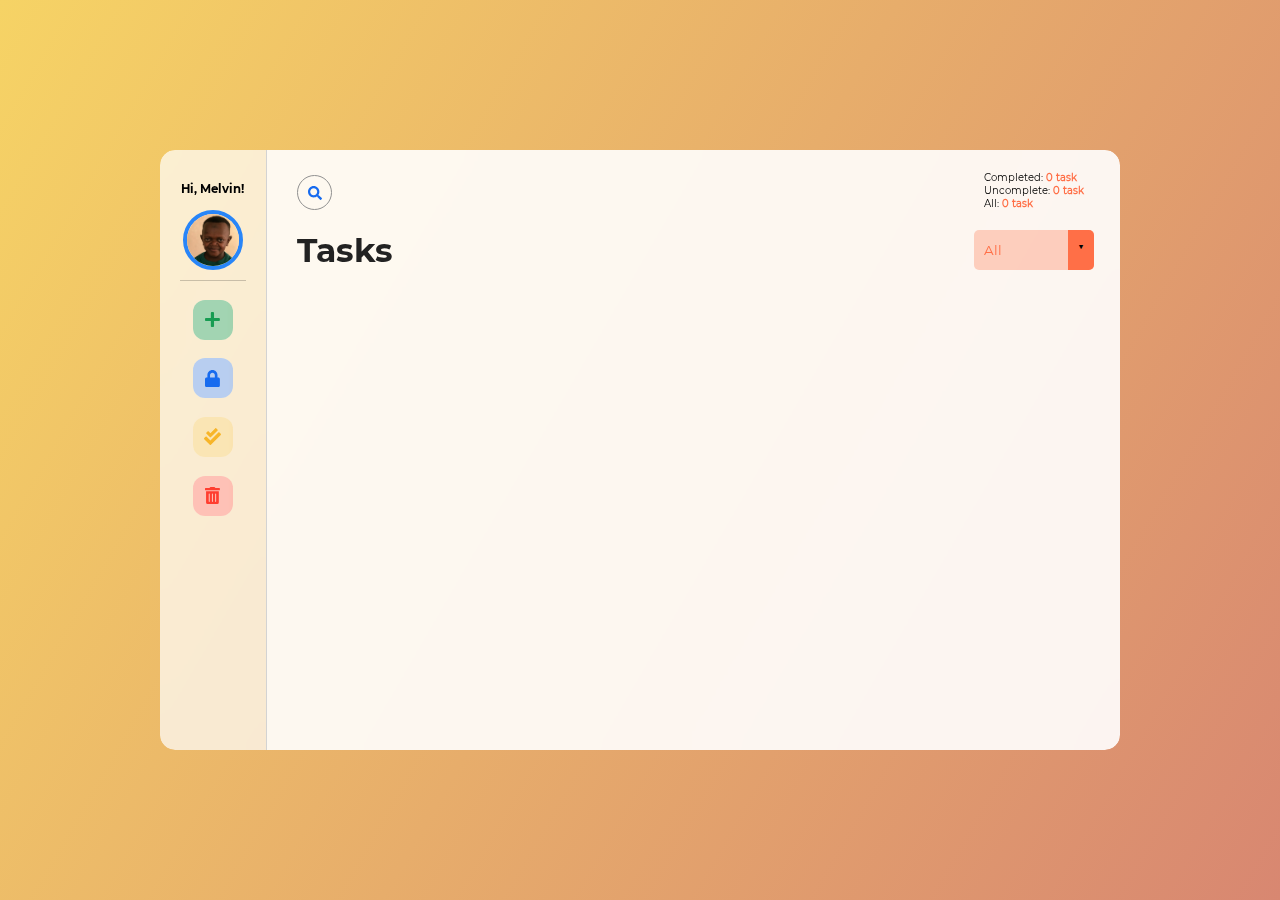
==== project_1-todolist/index.html @ 62090652 "reupload files" ====
<!DOCTYPE html>
<html lang="en">
<head>
	<meta charset="UTF-8">
	<meta name="viewport" content="width=device-width, initial-scale=1.0">
	<title>My To-do list</title>
	<link rel="stylesheet" href="styles.css">
</head>
<body>
	<div class="container">

		<!-- main div 1 -->
		<div class="addToDoList">
			<div class="profile">	
				<div class="labelWrap">
					<h3 class="desc">Hi, Melvin!</h3>
				</div>
				
				<div class="profile-pic">
					<img src="img/profile-pic.jpg" alt="">
				</div>
			</div>


			<div class="popup-menus">
				<button class="menus" id="addTask">
					<i class="fas fa-plus"></i>
				</button>

				<button class="menus">
					<i class="fas fa-lock"></i>
				</button>
				<button class="menus" id="selection">
					<i class="fas fa-check-double" ></i>
				</button>
				
				<button class="menus">
					<i class="fas fa-trash-alt"></i>
				</button>

				<div></div>
			</div>	
			
		</div>

		<!-- main div 2 -->
		<div class="todoListItems">
			<div class="header">	
				<div class="input">
					<i class="fas fa-search" id="search"></i>
					<input type="text" id="searchBox">
				</div>
				<h1>Tasks</h1>
				<div class="taskCount">
				
					<div class="taskCountContainer">
						<p>Completed: <span class="completedCount">0 task</span></p>
						<p>Uncomplete: <span class="uncompleteCount">0 task</span></p>
						<p>All: <span class="allCount">0 task</span></p>
					</div>
				</div>
				<div class="taskCategories">
					<div class="filterContainer">
					<select name="todos" class="filter-todo">
						<option value="all">All</option>
						<option value="completed">Completed</option>
						<option value="uncompleted">Uncompleted</option>
					</select>
					</div>
				</div>
			</div>
			


			<div class="todoListContainer">
				<div class="containerSupp">
				
				<ul class="taskList">
					<!-- Template -->
					<!-- <li class="tasks">
						<input type="checkbox">
						
						<div class="taskContainer">
							<h3 class="tsk-title">This is a Title</h3>
							<p class="tsk-desc">I am a description of a tasks</p>
						</div>
					</li> -->	
				</ul>
			</div>
			</div>
		</div>
	</div>


	<!-- Popup add task -->
	<div class="popup-container">
		<div class="addTaskPopup">
			<div class="popupHeader">
				<div class="popup-title">
					Add Task
				</div>
				<button class="close-btn">
					&times;
				</button>
			</div>
			<div class="popupContent">
				<div class="taskInputBoxes">
					<div class="task-title">Title:</div>
					<input type="text" class="title-input inputme">
				</div>
				
				<div class="taskInputBoxes">
					<div class="task-title">Description:</div>
					<input type="text" class="desc-input inputme">
				</div>
				
				<button class="addTask-btn" type="submit">Add</button>
			</div>
		</div>

		<div class="overlay">
			
		</div>
	</div>
	


	<script src="app.js"></script>
	<script src="icons/all.js"></script>
</body>
</html>
---- project_1-todolist/styles.css ----
html {
	font-size: 62.5%;
}

::-webkit-scrollbar{
	width: 8px;

}
::-webkit-scrollbar-thumb {
	background-color: rgba(255, 122, 67,0.6);
	border-radius: 10px;
}
*, *::before, *::after {
	margin: 0;
	padding: 0;
	box-sizing: border-box;
	scroll-behavior: smooth;
}	

/* Thin */
@font-face{
	font-family: Montserrat-Thin;
	src: url(font/Montserrat-Thin.ttf);
	font-style: normal;
	font-weight: 100;
}
/* ExtraLight */
@font-face{
	font-family: Montserrat-ExtraLight;
	src: url(font/Montserrat-ExtraLight.ttf);
	font-style: normal;
	font-weight: 200;
}
/* Light */
@font-face{
	font-family: Montserrat-Light;
	src: url(font/Montserrat-Light.ttf);
	font-style: normal;
	font-weight: 300;
}
/* Regular */
@font-face{
	font-family: Montserrat-Regular;
	src: url(font/Montserrat-Regular.ttf);
	font-style: normal;
	font-weight: 400;
}
/* Medium */
@font-face{
	font-family: Montserrat-Medium;
	src: url(font/Montserrat-Medium.ttf);
	font-style: normal;
	font-weight: 500;
}
/* Semi-Bold */
@font-face{
	font-family: Montserrat-SemiBold;
	src: url(font/Montserrat-SemiBold.ttf);
	font-style: normal;
	font-weight: 600;
}
/* Bold */
@font-face{
	font-family: Montserrat-Bold;
	src: url(font/Montserrat-Bold.ttf);
	font-style: normal;
	font-weight: 700;
}
/* Extra-Bold */
@font-face{
	font-family: Montserrat-ExtraBold;
	src: url(font/Montserrat-ExtraBold.ttf);
	font-style: normal;
	font-weight: 800;
}
/* Black */
@font-face{
	font-family: Montserrat-Black;
	src: url(font/Montserrat-Black.ttf);
	font-style: normal;
	font-weight: 900;
}

body {
		height: 100vh;
		width: 100vw;
		/* background: url('img/ink.jpg');
		background-position: center;
		background-size: cover;
	 */
		background-image: linear-gradient(120deg, #f6d365, #d88771);
		background-color: #ccc;
		display: flex;
		justify-content: center;
		align-items: center;

	}
	/* 
	body::before {
		content: "";
		position: absolute;
		top: -200px;
		left: -200px;
		border-radius: 50%;
		height: 600px;
		width: 600px;
		background-color: #ec407a;
	} */
	.container {
		height: 90%;
		width: 70%%;

		border-radius: 1.5rem;		
		display: grid;
		grid-template-columns: .25fr 2fr;
		overflow: hidden;
	}

	/* First Container */
	.addToDoList {
		display: grid;
		grid-template-rows: .5fr 2fr;
		background-color: rgba(255,255,255,0.7);
		backdrop-filter: blur(10px);
		border-right:  1px solid lightgray;
	}
	.desc{
		font-family: Montserrat-Bold;
		place-self: center;
	}

	.profile {
		display: grid;
		grid-template-rows: 1fr 1fr;
		place-items: end center;
		margin-bottom: 10px;
	}
	.labelWrap {
		height: 70%;
		display: flex;
		justify-content: center;
		align-items: center;
	}
	.profile-pic {
		height: 60px;
		width: 60px;
		border-radius: 50%;
		overflow: hidden;
		border: 2px solid  white;
		border: 4px solid #2885f8;

	}
	.profile-pic img {
		object-position: center;
		object-fit: cover;
		height: 100%;
		width: 100%;
	}

	.popup-menus {
		display: grid;
		grid-template-rows: 1fr 1fr 1fr 1fr 4fr;	
		place-items: end center;
		border-top: 1px solid rgba(0, 0, 0, .2);	
		margin: 0 20px;
	}
	.menus {
		height: 40px;
		width: 40px;
		border-radius: 30%;
		border: none;
		outline: none;
		font-size: 1.7rem;
		display: flex;
		justify-content: center;
		align-items: center;
		transition: transform .1s ease;
		backdrop-filter: blur(3px);
	}
	.menus:hover {
		transform: scale(1.2);
	}
	.menus:nth-child(1) {
		color: #179c52;
		background-color: rgba(23, 156, 82, .4);
	}
	.menus:nth-child(2) {
		color: #176bef;
		background-color: rgba(23, 107, 239, .3);
	}
	.menus:nth-child(3) {
		color:  #f7b529; 
		background-color: rgba(241, 181, 41, .3);
	}
	.menus:nth-child(4) {
		color:  #ff3e30;
		background-color: rgba(255, 62, 48, .3);
	}



	/* Second Container */
	.todoListItems {
		
		display: grid;
		grid-template-rows: .5fr 2fr;
		background-color: rgba(255,255,255,.9);
		backdrop-filter: blur(10px);
		/* background-color: white; */
	}


	.header {
		padding-left: 30px;
		display: grid;
		grid-template-rows: 1fr 1fr;
		grid-template-columns: 1fr 1fr;

		place-items: end start;

		grid-template-areas: 
		"searchBox taskCount"
		"taskLine taskCategories"
	}

		
	h1{
		color: #222;
		font-size: 3.3rem;
		font-family: Montserrat-Bold;

		grid-area: taskLine;
	}

	.input {
		
		height: 35px;
		width: 60%;
		position: relative;
		display: flex;
		justify-items: flex-start;
		align-items: flex-end;

		grid-area: searchBox;

	}	


	/* This is the task counter */
	.taskCount {
		place-self: center;
		grid-area: taskCount;
		/* background-color: red; */
		width: 100%;
		height: 100%;
		padding: 0 10px 0 250px;
		font-family: Montserrat-Regular;	
		display: flex;

		align-items: flex-end;
		justify-content: space-evenly;
		
	}
	.taskCount .taskCountContainer {
		display: flex;
		flex-direction: column;
	}
	.taskCount .taskCountContainer span {
		color: #ff6f47;
		font-weight: bold;
	}

	/* this is the filter */
	.taskCategories {
		grid-area: taskCategories;

		height: 100%;
		width: 100%;
		
		padding: 0 10px 0 250px;
		font-family: Montserrat-Regular;	
		display: flex;
		align-items: flex-end;
		justify-content: space-evenly;
	}


	.filterContainer  .filter-todo {
		-webkit-appearance: none;
		-moz-appearance: none;
		appearance: none;
		outline: none;
		border: none;
		
	}


	.filterContainer {	
		position: relative;
		border-radius: 5px;
		overflow: hidden;
	}
	.filterContainer .filter-todo {
		color: #ff6f47;
		width: 12rem;
		height: 4rem;	
		cursor: pointer;
		padding: 1rem;
		background-color: rgba(255, 111, 71, .3);
		font-family: Montserrat-Regular;
		transition: .3s linear;			
	}


	.filterContainer::after {
		content: "\25BC";
		position: absolute;
		background: #ff6f47;
		top: 0;
		right: 0;
		padding: 1rem;
		pointer-events: none;
		transition: all 0.3s ease;
		height: 100%;
	}


	/* SEARCH BUTTON */
	#search{
		position: absolute;
		left: 7.3%;
		top: 50%;
		transform: translate(-50%, -50%);
		font-size: 1.4rem;
		color: #176bef;
		pointer-events: none;
		z-index: 10;

	}
	
	#searchBox { 

		border: 1px solid #909090;
		outline: none;
		background-color: transparent;
		border-radius: 50px;
		font-size: 1.2rem;
		height: 35px;
		width: 35px;
		font-family: Montserrat-Regular;
		transition: width .2s ease-in-out;
		cursor: pointer;

	}
	#searchBox.open {
		width: 100%;
		padding-left: 3.5rem;
		cursor: text; 
		background-color: #ddd;
		border:  none;

	}



	.todoListContainer {
		height: 450px;
		width: 100%;
		
		padding-top: 30px;
		padding-left: 20px;
		padding-right: 20px;
		padding-bottom: 20px;
		position: relative;
	}	
	.containerSupp {
		max-height: 100%;
		overflow: scroll;
	}
	ul {		
		list-style: none;
		display: grid;
		grid-template-columns: 1fr 1fr 1fr 1fr;	
		
		justify-items: center;
		
	}

	.tasks {
		height: 175px;
		width: 170px;
		background-color: white;
		border-radius: 10px;
		margin-bottom: 15px;
		padding: 15px;
		
		font-size: 1.2rem;
		box-shadow: 0px 2px 5px 0px rgba(0, 0, 0, .2);

		position: relative;
		overflow: hidden;
		outline: none;
		
	}
	.tasks::before {
		content: "";
		position: absolute;
		height: 3px;
		width: 100%;
		top: 0;
		left: 0;
		/* background-color: #82c784; */
		background-color: mediumspringgreen;
	}
	.fa-edit {
		pointer-events: none;
	}
	.action-wrapper {
		display: flex;
		justify-content: space-between;
		align-items: center;
	}
	.edit-task {
		width: 20px;	
		font-size: 15px;
		background-color: transparent;
		border: none;
		outline: none;
		cursor: pointer;
		color: gray;	
	}
	.edit-task.active {

	}
	.checkbox {
		visibility: hidden;
	}
	.checkbox.on {
		visibility: visible;
	}
	.tsk-title {
		font-size: 1.8rem; 
		font-family: Montserrat-SemiBold;
		margin-bottom: 10px;
		outline: none;

	}
	.tsk-desc {
		font-family: Montserrat-Regular;
		padding-left: 10px;
		border-left: 3px solid #ccc;
		outline: none;
		
	}

	.task-anim {
		animation: .2s taskAnim ease-in-out;
	}
	@keyframes taskAnim {
		0% {
			height: 0;
			width: 0;
			place-self: center;
		}
		50% {
			height: 205px;
			width: 200px;
			place-self: center;
		}
		100% {
			height: 175px;
			width: 170px;
			place-self: center;
		}

	}

	.popup-container {
		position: fixed;
		top: 0;
		left: 0;
		height: 100vh;
		width: 100vw;	
		/* pointer-events: none;	 */
		display: none;

	}
	.addTaskPopup {
		position: fixed;
		top: 50%;
		left: 50%;
		transform: translate(-50%, -50%);
		height: 300px;
		width: 500px;
		background-color: white;
		border-radius: 20px;
		box-shadow: 0 3px 5px 0px rgba(0, 0, 0, .2);
		
		/* background-color: #82c784;	 */
		/* backdrop-filter: blur(10px); */
		font-family: Montserrat-Regular;
		overflow: hidden;
		
	}
	.addTaskPopup.animate {
		animation: .08s windowAnimate ;
	}
	@keyframes windowAnimate {
		0% {
			height: 0;
			width: 0;
		}
		60% {
			height: 350px;
			width: 550px;
		}
		100% {
			height: 300px;
			width: 500px;
			
		}

	}	

	/* TO BE MODIFIED LATER */

	.addTaskPopup::before {
		/* content: "Please add text on the task"; */
		height: 50px;
		width: 100%;
		background-color: #fff;
		border-radius: 20px;
		position: absolute;
		top: 0px;
		left: 0;
		z-index: -1;
		color: red;
		
		padding-top: 5px;
		text-align: center;
	}
	.alert::before {
		top: -20px;
	}
	.popupHeader {
		display: flex;
		justify-content: space-between;
		align-items: center;
		height: 20%;
		padding-top: 5px;
		/* background-color: #66bb6a; */
		background-color: rgba(23, 156, 82, .4);	
		border-radius: 20px;	
		border-bottom-left-radius: 0px;
		border-bottom-right-radius: 30px;
	}
	.popupHeader .popup-title {
		font-size: 2rem;
		color: #505050;
		font-family: Montserrat-Bold;	
		text-align: center;
		width: 95%;
		padding-left: 25px;
	}

	.popupHeader .close-btn {
		position: absolute;
		top: 10px;
		right: 10px;	
		width: 25px;
		height: 25px;
		border-radius: 50%;
		background-color: #ddd;
		color: #212121;
		font-size: 1.5rem;
		font-weight: bold;
		border: none;
		outline: none;
	}

	.popupHeader .close-btn:hover {
		background-color: #ef9e9a;
		color:  #ff3e30;
		transform: scale(1.2);
	}
	.popupContent {
		height: 80%;
		display: grid;
		grid-template-rows: 1fr 1fr .5fr;
		padding: 20px;

		padding-bottom: 20px;
		opacity: 0;
		background-color: white;
		border-top-left-radius: 20px;
		border-top-right-radius: 20px;

	}
	.popupContent.anim {
		opacity: 1;
		animation: .1s opacityAnim ease-in-out ;
	}
	@keyframes opacityAnim {
		0% {
			opacity: 0;
		}
		100% {
			opacity: 1;
		}
	}
	.taskInputBoxes {
		display: grid;
		grid-template-rows: .4fr 1fr;
		align-items: center;
		height: 100%;
	}

	.task-title {
		font-size: 1.5rem;
	}
	.taskInputBoxes .title-input, .taskInputBoxes .desc-input {
		border: none;
		border-bottom: 1px solid lightgray;
		outline: none;
		font-family: Montserrat-Medium;
		padding: 10px;
		transition: border .2s ease-in-out;
	} 
	.title-input.clicked, .desc-input.clicked {
		border-bottom: 1px solid mediumspringgreen;
	}
	.taskInputBoxes .title-input {
		font-size: 2rem;
	}
	.taskInputBoxes .desc-input {
		font-size: 1.5rem;
	}

	.popupContent .addTask-btn {
		place-self: end center;
		height: 30px;
		width: 60%;	
		border-radius: 5px;
		border: none;
		outline: none;
		color: #179c52;
		
		background-color: #ddd;
		font-family: Montserrat-Regular;	
		font-weight: bold;

		transition: .1s ease ;
	}

	.popupContent .addTask-btn:hover {
		color: #505050;
		/* background-color: #82c784; */
		background-color: rgba(23, 156, 82, .4)	;
		transform: scale(1.1);
	}

	.overlay {
		position: fixed;
		height: 100%;
		width: 100%;
		background-color: rgba(0, 0, 0, .1);
		backdrop-filter: blur(3px);
		z-index: -1;
		minmax

	}

/* DESKTOP HAVING 1400px width above */
@media only screen and (min-width: 1400px){
	.container {
		height: 600px;
		width: 960px;	
	}

}
/* DESKTOP VERSION */
@media only screen and (max-width: 1400px) and (min-width: 768px){
	
	.container {
		height: 600px;
		width: 960px;		
	}
	
}

/* TABLET VERSION */
@media only screen and (max-width: 768px) and (min-width: 400px){
	/* ISOLATED AREA HAHHHA*/
}

/* MOBILE VERSION */
@media only screen and (max-width: 400px){

	.container {
		height: 100%;
		width: 100%;

		border-radius: 0rem;
		display: grid;
		grid-template-columns: .25fr 2fr;
		overflow: hidden;
	}
}
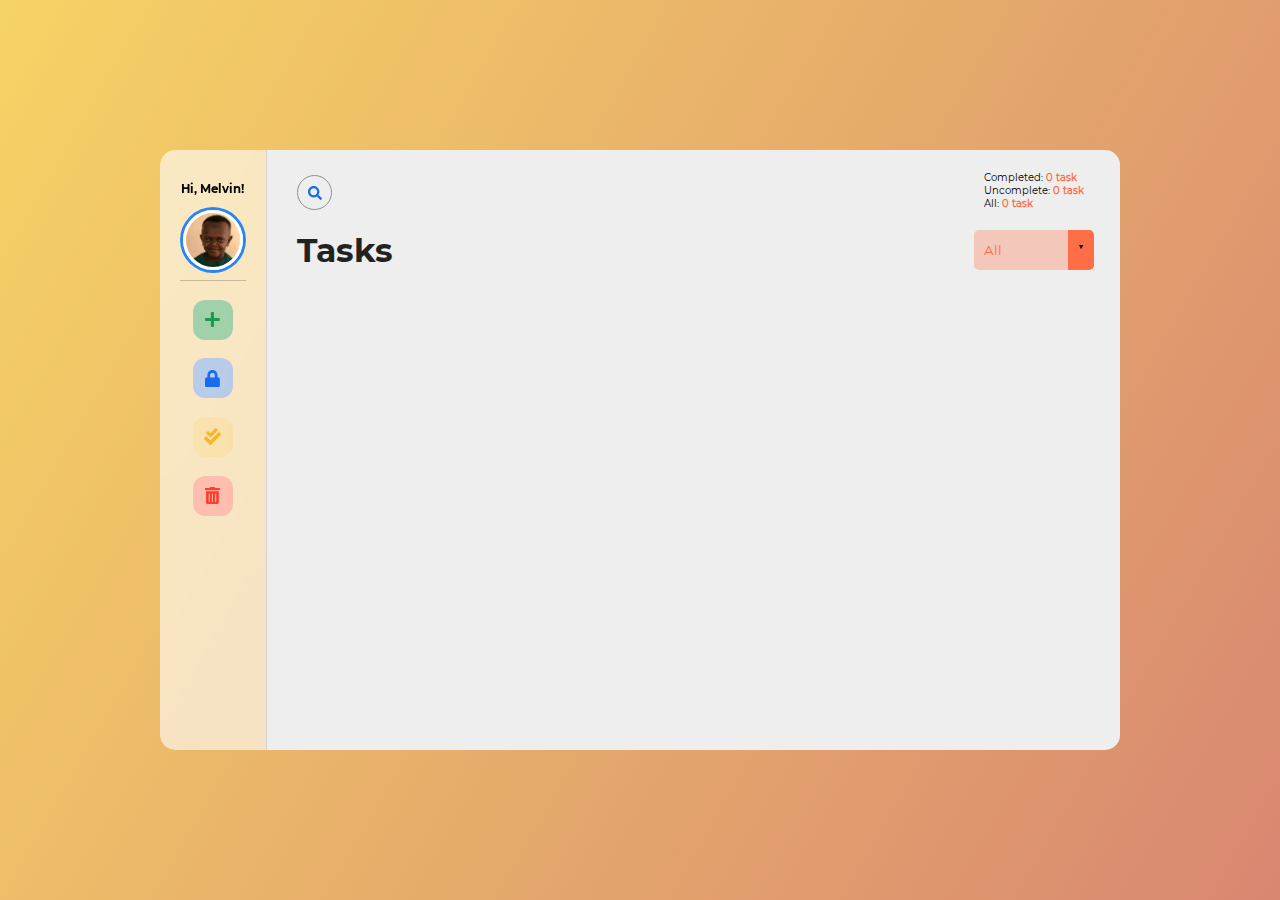
==== commit 183c7a1b: "reupload" ====
--- a/project_1-todolist/index.html
+++ b/project_1-todolist/index.html
@@ -3,7 +3,9 @@
 <head>
 	<meta charset="UTF-8">
 	<meta name="viewport" content="width=device-width, initial-scale=1.0">
+	<meta name="theme-color" content="#f6d365">
 	<title>My To-do list</title>
+
 	<link rel="stylesheet" href="styles.css">
 </head>
 <body>
@@ -34,7 +36,7 @@
 					<i class="fas fa-check-double" ></i>
 				</button>
 				
-				<button class="menus">
+				<button class="menus trash">
 					<i class="fas fa-trash-alt"></i>
 				</button>
 
--- a/project_1-todolist/styles.css
+++ b/project_1-todolist/styles.css
@@ -3,18 +3,22 @@
 }
 
 ::-webkit-scrollbar{
-	width: 8px;
+	width: 7px;
 
 }
 ::-webkit-scrollbar-thumb {
+	background-color: #ccc;
+	border-radius: 10px;
+	transition: .5s;
+}
+::-webkit-scrollbar-thumb:hover {
 	background-color: rgba(255, 122, 67,0.6);
-	border-radius: 10px;
 }
 *, *::before, *::after {
 	margin: 0;
 	padding: 0;
 	box-sizing: border-box;
-	scroll-behavior: smooth;
+	/* scroll-behavior: smooth; */
 }	
 
 /* Thin */
@@ -120,7 +124,7 @@
 	.addToDoList {
 		display: grid;
 		grid-template-rows: .5fr 2fr;
-		background-color: rgba(255,255,255,0.7);
+		background-color: rgba(255,255,255,0.6);
 		backdrop-filter: blur(10px);
 		border-right:  1px solid lightgray;
 	}
@@ -146,8 +150,9 @@
 		width: 60px;
 		border-radius: 50%;
 		overflow: hidden;
-		border: 2px solid  white;
-		border: 4px solid #2885f8;
+		
+		border: 3px solid white;
+		box-shadow: 0 0 0 3px #2885f8;
 
 	}
 	.profile-pic img {
@@ -192,11 +197,27 @@
 		color:  #f7b529; 
 		background-color: rgba(241, 181, 41, .3);
 	}
-	.menus:nth-child(4) {
+	.trash {
 		color:  #ff3e30;
 		background-color: rgba(255, 62, 48, .3);
-	}
-
+		/* visibility: hidden; */
+		animation: none;
+	}
+	/* .trash.dlt {	
+		visibility: visible;
+		animation: .3s pop;
+	} */
+	@keyframes pop {
+		0%{
+			transform: scale(0);
+		}
+		50%{
+			transform: scale(1.2)
+		}
+		100%{
+			transform: scale(1);
+		}
+	}
 
 
 	/* Second Container */
@@ -204,9 +225,8 @@
 		
 		display: grid;
 		grid-template-rows: .5fr 2fr;
-		background-color: rgba(255,255,255,.9);
-		backdrop-filter: blur(10px);
-		/* background-color: white; */
+		background-color: #eee;
+		
 	}
 
 
@@ -226,6 +246,7 @@
 		
 	h1{
 		color: #222;
+
 		font-size: 3.3rem;
 		font-family: Montserrat-Bold;
 
@@ -377,19 +398,17 @@
 		max-height: 100%;
 		overflow: scroll;
 	}
-	ul {		
+	.taskList {		
 		list-style: none;
 		display: grid;
 		grid-template-columns: 1fr 1fr 1fr 1fr;	
-		
-		justify-items: center;
-		
+		place-items: center;
 	}
 
 	.tasks {
 		height: 175px;
 		width: 170px;
-		background-color: white;
+		background-color: #fff;
 		border-radius: 10px;
 		margin-bottom: 15px;
 		padding: 15px;
@@ -398,9 +417,53 @@
 		box-shadow: 0px 2px 5px 0px rgba(0, 0, 0, .2);
 
 		position: relative;
-		overflow: hidden;
-		outline: none;
-		
+		overflow: hidden;	
+		outline: none;
+	}
+
+	.task-anim {
+		animation: .3s taskAnim linear;
+	}
+	@keyframes taskAnim {
+		0% {
+			transform: scale(0);
+			place-self: center;
+		}
+		50% {
+			transform: scale(1.3);
+			place-self: center;
+		}
+		100% {
+			transform: scale(1);
+			place-self: center;
+		}
+
+	}
+
+	/* .tasks.dltAnim {
+		animation: .4s dltAnim linear;
+	} */
+	@keyframes dltAnim {
+		
+		0% {
+			opacity: 1;
+			transform: scale(1);
+			place-self: center;
+			background-color: #ef9a9a;
+		}
+		70% {
+			opacity: 0.7;
+			transform: scale(1.3);
+			place-self: center;
+			background-color: #ffebee;
+		}
+		100% {
+			opacity: 0;
+			transform: scale(0);
+			place-self: center;
+			background-color: white;
+		}
+
 	}
 	.tasks::before {
 		content: "";
@@ -428,16 +491,17 @@
 		outline: none;
 		cursor: pointer;
 		color: gray;	
+		/* visibility: hidden; */
 	}
 	.edit-task.active {
 
 	}
 	.checkbox {
-		visibility: hidden;
-	}
-	.checkbox.on {
+		/* visibility: hidden; */
+	}
+	/* .checkbox.on {
 		visibility: visible;
-	}
+	} */
 	.tsk-title {
 		font-size: 1.8rem; 
 		font-family: Montserrat-SemiBold;
@@ -453,27 +517,7 @@
 		
 	}
 
-	.task-anim {
-		animation: .2s taskAnim ease-in-out;
-	}
-	@keyframes taskAnim {
-		0% {
-			height: 0;
-			width: 0;
-			place-self: center;
-		}
-		50% {
-			height: 205px;
-			width: 200px;
-			place-self: center;
-		}
-		100% {
-			height: 175px;
-			width: 170px;
-			place-self: center;
-		}
-
-	}
+
 
 	.popup-container {
 		position: fixed;
@@ -483,6 +527,7 @@
 		width: 100vw;	
 		/* pointer-events: none;	 */
 		display: none;
+		z-index: 100;
 
 	}
 	.addTaskPopup {
@@ -490,6 +535,7 @@
 		top: 50%;
 		left: 50%;
 		transform: translate(-50%, -50%);
+
 		height: 300px;
 		width: 500px;
 		background-color: white;
@@ -500,27 +546,31 @@
 		/* backdrop-filter: blur(10px); */
 		font-family: Montserrat-Regular;
 		overflow: hidden;
+
 		
 	}
 	.addTaskPopup.animate {
-		animation: .08s windowAnimate ;
+		animation: .1s windowAnimate ease-in-out;
 	}
 	@keyframes windowAnimate {
 		0% {
+			opacity: 0;
 			height: 0;
 			width: 0;
 		}
 		60% {
-			height: 350px;
-			width: 550px;
+			opacity: 0.6;
+			height: 330px;
+			width: 530px;
 		}
 		100% {
+			opacity: 1;	
 			height: 300px;
 			width: 500px;
-			
 		}
 
 	}	
+		
 
 	/* TO BE MODIFIED LATER */
 
@@ -533,13 +583,16 @@
 		position: absolute;
 		top: 0px;
 		left: 0;
-		z-index: -1;
+		z-index: -10;
 		color: red;
-		
+		transition: .1s;
 		padding-top: 5px;
 		text-align: center;
+		
+
 	}
 	.alert::before {
+		border:  1px solid red;
 		top: -20px;
 	}
 	.popupHeader {
@@ -548,7 +601,7 @@
 		align-items: center;
 		height: 20%;
 		padding-top: 5px;
-		/* background-color: #66bb6a; */
+		 /* background-color: #80cbc4; */
 		background-color: rgba(23, 156, 82, .4);	
 		border-radius: 20px;	
 		border-bottom-left-radius: 0px;
@@ -557,6 +610,7 @@
 	.popupHeader .popup-title {
 		font-size: 2rem;
 		color: #505050;
+		/* color: #ff6f47; */
 		font-family: Montserrat-Bold;	
 		text-align: center;
 		width: 95%;
@@ -591,9 +645,10 @@
 
 		padding-bottom: 20px;
 		opacity: 0;
-		background-color: white;
-		border-top-left-radius: 20px;
-		border-top-right-radius: 20px;
+		background-color:transparent;
+		/* border-top-left-radius: 20px;
+		border-top-right-radius: 20px; */
+
 
 	}
 	.popupContent.anim {
@@ -625,12 +680,22 @@
 		font-family: Montserrat-Medium;
 		padding: 10px;
 		transition: border .2s ease-in-out;
+	
 	} 
 	.title-input.clicked, .desc-input.clicked {
 		border-bottom: 1px solid mediumspringgreen;
 	}
 	.taskInputBoxes .title-input {
 		font-size: 2rem;
+	}
+	.title-input::placeholder{
+		opacity: 0.7;
+		color: red;
+		font-size: 1.5rem;
+	}
+	.desc-input::placeholder{
+		color: red;
+		opacity: 0.7;
 	}
 	.taskInputBoxes .desc-input {
 		font-size: 1.5rem;
@@ -649,26 +714,27 @@
 		font-family: Montserrat-Regular;	
 		font-weight: bold;
 
-		transition: .1s ease ;
+		transition: transform .1s ease ;
+		transform: scale(1);
 	}
 
 	.popupContent .addTask-btn:hover {
 		color: #505050;
 		/* background-color: #82c784; */
 		background-color: rgba(23, 156, 82, .4)	;
-		transform: scale(1.1);
+		transform: scale(1.05);
 	}
 
 	.overlay {
 		position: fixed;
 		height: 100%;
 		width: 100%;
-		background-color: rgba(0, 0, 0, .1);
-		backdrop-filter: blur(3px);
+		background-color: rgba(0, 0, 0, .2);
+		backdrop-filter: blur(5px);
 		z-index: -1;
-		minmax
-
-	}
+
+	}
+
 
 /* DESKTOP HAVING 1400px width above */
 @media only screen and (min-width: 1400px){
@@ -702,7 +768,15 @@
 
 		border-radius: 0rem;
 		display: grid;
-		grid-template-columns: .25fr 2fr;
+		grid-template-columns: .25fr 3fr;
 		overflow: hidden;
 	}
+	/* First Container */
+	.addToDoList {
+		display: grid;
+		grid-template-rows: .5fr 2fr;
+		background-color: rgba(255,255,255,0.6);
+		backdrop-filter: blur(10px);
+		border-right:  1px solid lightgray;
+	}
 }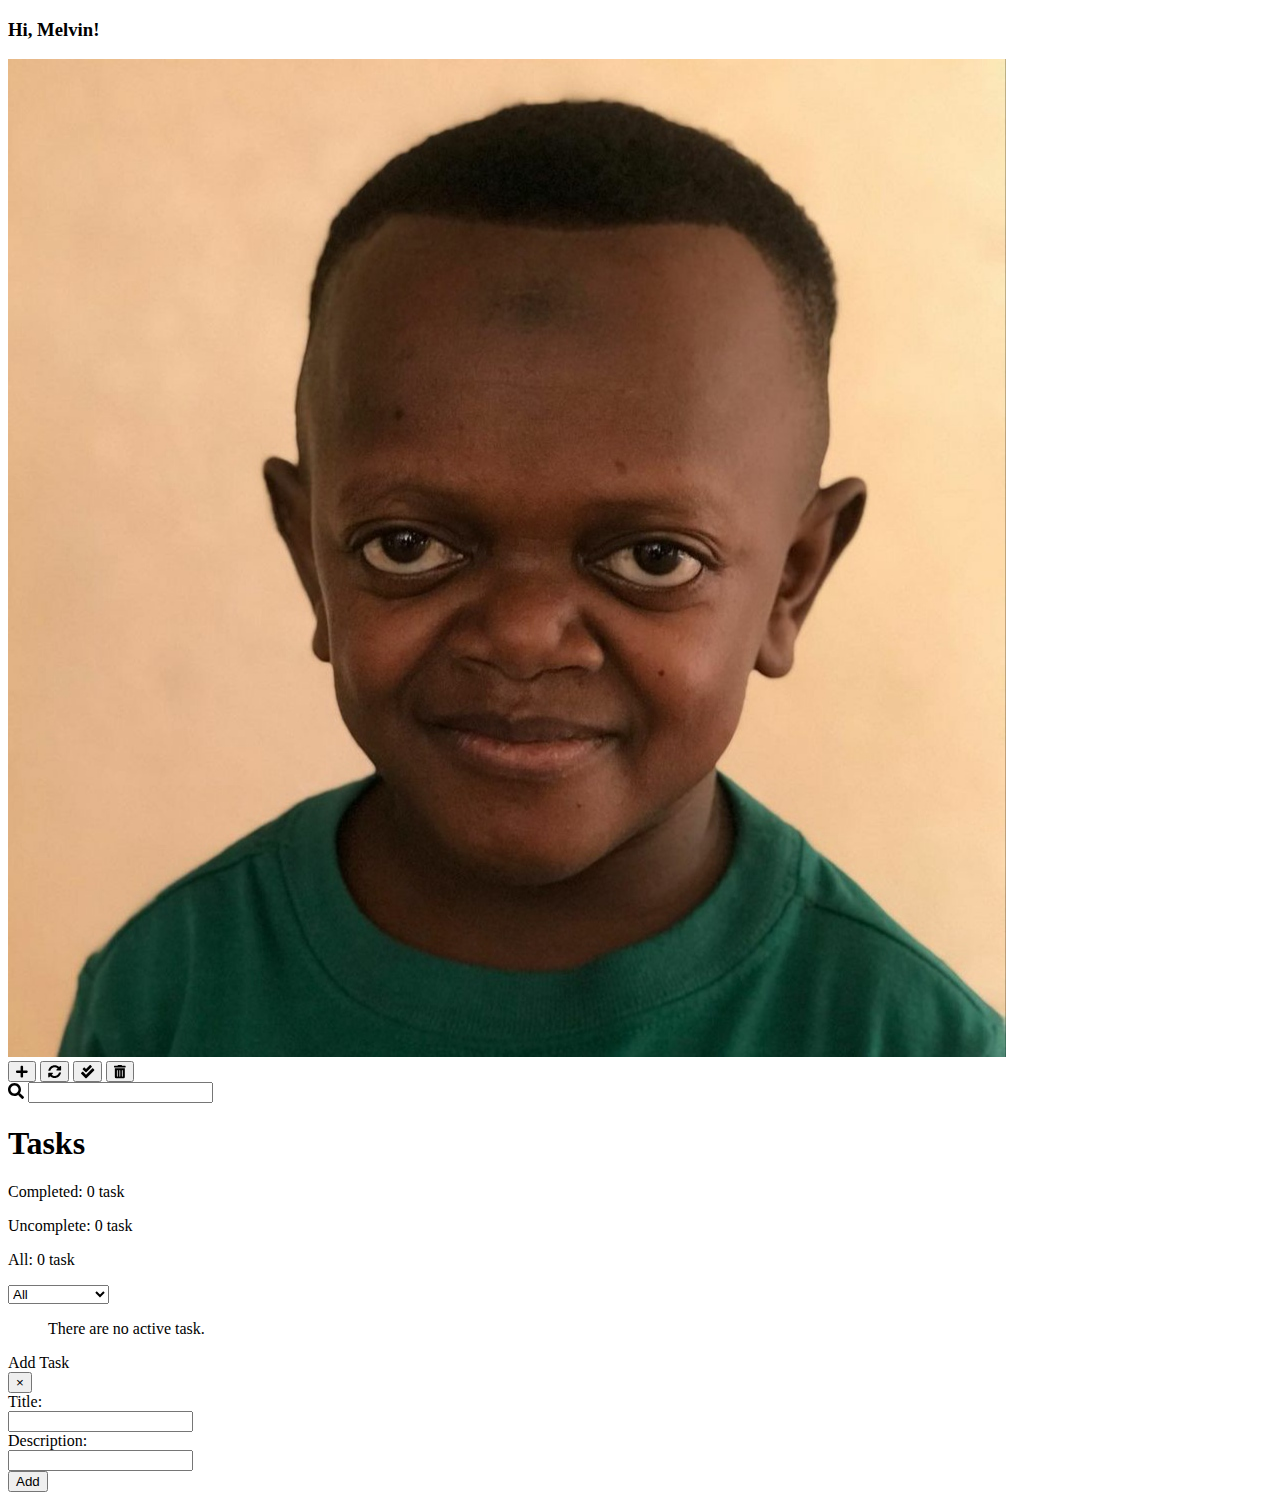
==== commit 4322188b: "Add files via upload" ====
--- a/project_1-todolist/index.html
+++ b/project_1-todolist/index.html
@@ -1,133 +1,119 @@
-<!DOCTYPE html>
-<html lang="en">
-<head>
-	<meta charset="UTF-8">
-	<meta name="viewport" content="width=device-width, initial-scale=1.0">
-	<meta name="theme-color" content="#f6d365">
-	<title>My To-do list</title>
-
-	<link rel="stylesheet" href="styles.css">
-</head>
-<body>
-	<div class="container">
-
-		<!-- main div 1 -->
-		<div class="addToDoList">
-			<div class="profile">	
-				<div class="labelWrap">
-					<h3 class="desc">Hi, Melvin!</h3>
-				</div>
-				
-				<div class="profile-pic">
-					<img src="img/profile-pic.jpg" alt="">
-				</div>
-			</div>
-
-
-			<div class="popup-menus">
-				<button class="menus" id="addTask">
-					<i class="fas fa-plus"></i>
-				</button>
-
-				<button class="menus">
-					<i class="fas fa-lock"></i>
-				</button>
-				<button class="menus" id="selection">
-					<i class="fas fa-check-double" ></i>
-				</button>
-				
-				<button class="menus trash">
-					<i class="fas fa-trash-alt"></i>
-				</button>
-
-				<div></div>
-			</div>	
-			
-		</div>
-
-		<!-- main div 2 -->
-		<div class="todoListItems">
-			<div class="header">	
-				<div class="input">
-					<i class="fas fa-search" id="search"></i>
-					<input type="text" id="searchBox">
-				</div>
-				<h1>Tasks</h1>
-				<div class="taskCount">
-				
-					<div class="taskCountContainer">
-						<p>Completed: <span class="completedCount">0 task</span></p>
-						<p>Uncomplete: <span class="uncompleteCount">0 task</span></p>
-						<p>All: <span class="allCount">0 task</span></p>
-					</div>
-				</div>
-				<div class="taskCategories">
-					<div class="filterContainer">
-					<select name="todos" class="filter-todo">
-						<option value="all">All</option>
-						<option value="completed">Completed</option>
-						<option value="uncompleted">Uncompleted</option>
-					</select>
-					</div>
-				</div>
-			</div>
-			
-
-
-			<div class="todoListContainer">
-				<div class="containerSupp">
-				
-				<ul class="taskList">
-					<!-- Template -->
-					<!-- <li class="tasks">
-						<input type="checkbox">
-						
-						<div class="taskContainer">
-							<h3 class="tsk-title">This is a Title</h3>
-							<p class="tsk-desc">I am a description of a tasks</p>
-						</div>
-					</li> -->	
-				</ul>
-			</div>
-			</div>
-		</div>
-	</div>
-
-
-	<!-- Popup add task -->
-	<div class="popup-container">
-		<div class="addTaskPopup">
-			<div class="popupHeader">
-				<div class="popup-title">
-					Add Task
-				</div>
-				<button class="close-btn">
-					&times;
-				</button>
-			</div>
-			<div class="popupContent">
-				<div class="taskInputBoxes">
-					<div class="task-title">Title:</div>
-					<input type="text" class="title-input inputme">
-				</div>
-				
-				<div class="taskInputBoxes">
-					<div class="task-title">Description:</div>
-					<input type="text" class="desc-input inputme">
-				</div>
-				
-				<button class="addTask-btn" type="submit">Add</button>
-			</div>
-		</div>
-
-		<div class="overlay">
-			
-		</div>
-	</div>
-	
-
-
-	<script src="app.js"></script>
-	<script src="icons/all.js"></script>
-</body>
-</html>+<!DOCTYPE html>
+<html lang="en">
+  <head>
+    <meta charset="UTF-8" />
+    <meta name="viewport" content="width=device-width, initial-scale=1.0" />
+    <meta name="theme-color" content="#f6d365" />
+    <title>My To-do list</title>
+
+    <link rel="stylesheet" href="styles.css" />
+  </head>
+  <body>
+    <div class="container">
+      <!-- main div 1 -->
+      <div class="addToDoList">
+        <div class="profile">
+          <div class="labelWrap">
+            <h3 class="desc">Hi, Melvin!</h3>
+          </div>
+
+          <div class="profile-pic">
+            <img src="img/profile-pic.jpg" alt="" />
+          </div>
+        </div>
+
+        <div class="popup-menus">
+          <button class="menus" id="addTask">
+            <i class="fas fa-plus"></i>
+          </button>
+
+          <button class="menus">
+            <i class="fas fa-sync-alt"></i>
+          </button>
+          <button class="menus" id="selection">
+            <i class="fas fa-check-double"></i>
+          </button>
+
+          <button class="menus trash">
+            <i class="fas fa-trash-alt"></i>
+          </button>
+
+          <div></div>
+        </div>
+      </div>
+
+      <!-- main div 2 -->
+      <div class="todoListItems">
+        <div class="header">
+          <div class="input">
+            <i class="fas fa-search" id="search"></i>
+            <input type="text" id="searchBox" />
+          </div>
+          <h1>Tasks</h1>
+          <div class="taskCount">
+            <div class="taskCountContainer">
+              <p>Completed: <span class="completedCount">0 task</span></p>
+              <p>Uncomplete: <span class="uncompleteCount">0 task</span></p>
+              <p>All: <span class="allCount">0 task</span></p>
+            </div>
+          </div>
+          <div class="taskCategories">
+            <div class="filterContainer">
+              <select name="todos" class="filter-todo">
+                <option value="all">All</option>
+                <option value="completed">Completed</option>
+                <option value="uncompleted">Uncompleted</option>
+              </select>
+            </div>
+          </div>
+        </div>
+
+        <div class="todoListContainer">
+          <div class="containerSupp">
+            <ul class="taskList">
+              <!-- Template -->
+
+              <!-- <li class="tasks">
+						<input type="checkbox">
+						
+						<div class="taskContainer">
+							<h3 class="tsk-title">This is a Title</h3>
+							<p class="tsk-desc">I am a description of a tasks</p>
+						</div>
+					</li> -->
+					<p class="note">There are no active task.</p>
+            </ul>
+          </div>
+        </div>
+      </div>
+    </div>
+
+    <!-- Popup add task -->
+    <div class="popup-container">
+      <div class="addTaskPopup">
+        <div class="popupHeader">
+          <div class="popup-title">Add Task</div>
+          <button class="close-btn">&times;</button>
+        </div>
+        <div class="popupContent">
+          <div class="taskInputBoxes">
+            <div class="task-title">Title:</div>
+            <input type="text" class="title-input inputme" />
+          </div>
+
+          <div class="taskInputBoxes">
+            <div class="task-title">Description:</div>
+            <input type="text" class="desc-input inputme" />
+          </div>
+
+          <button class="addTask-btn" type="submit">Add</button>
+        </div>
+      </div>
+
+      <div class="overlay"></div>
+    </div>
+
+    <script src="app.js"></script>
+    <script src="icons/all.js"></script>
+  </body>
+</html>
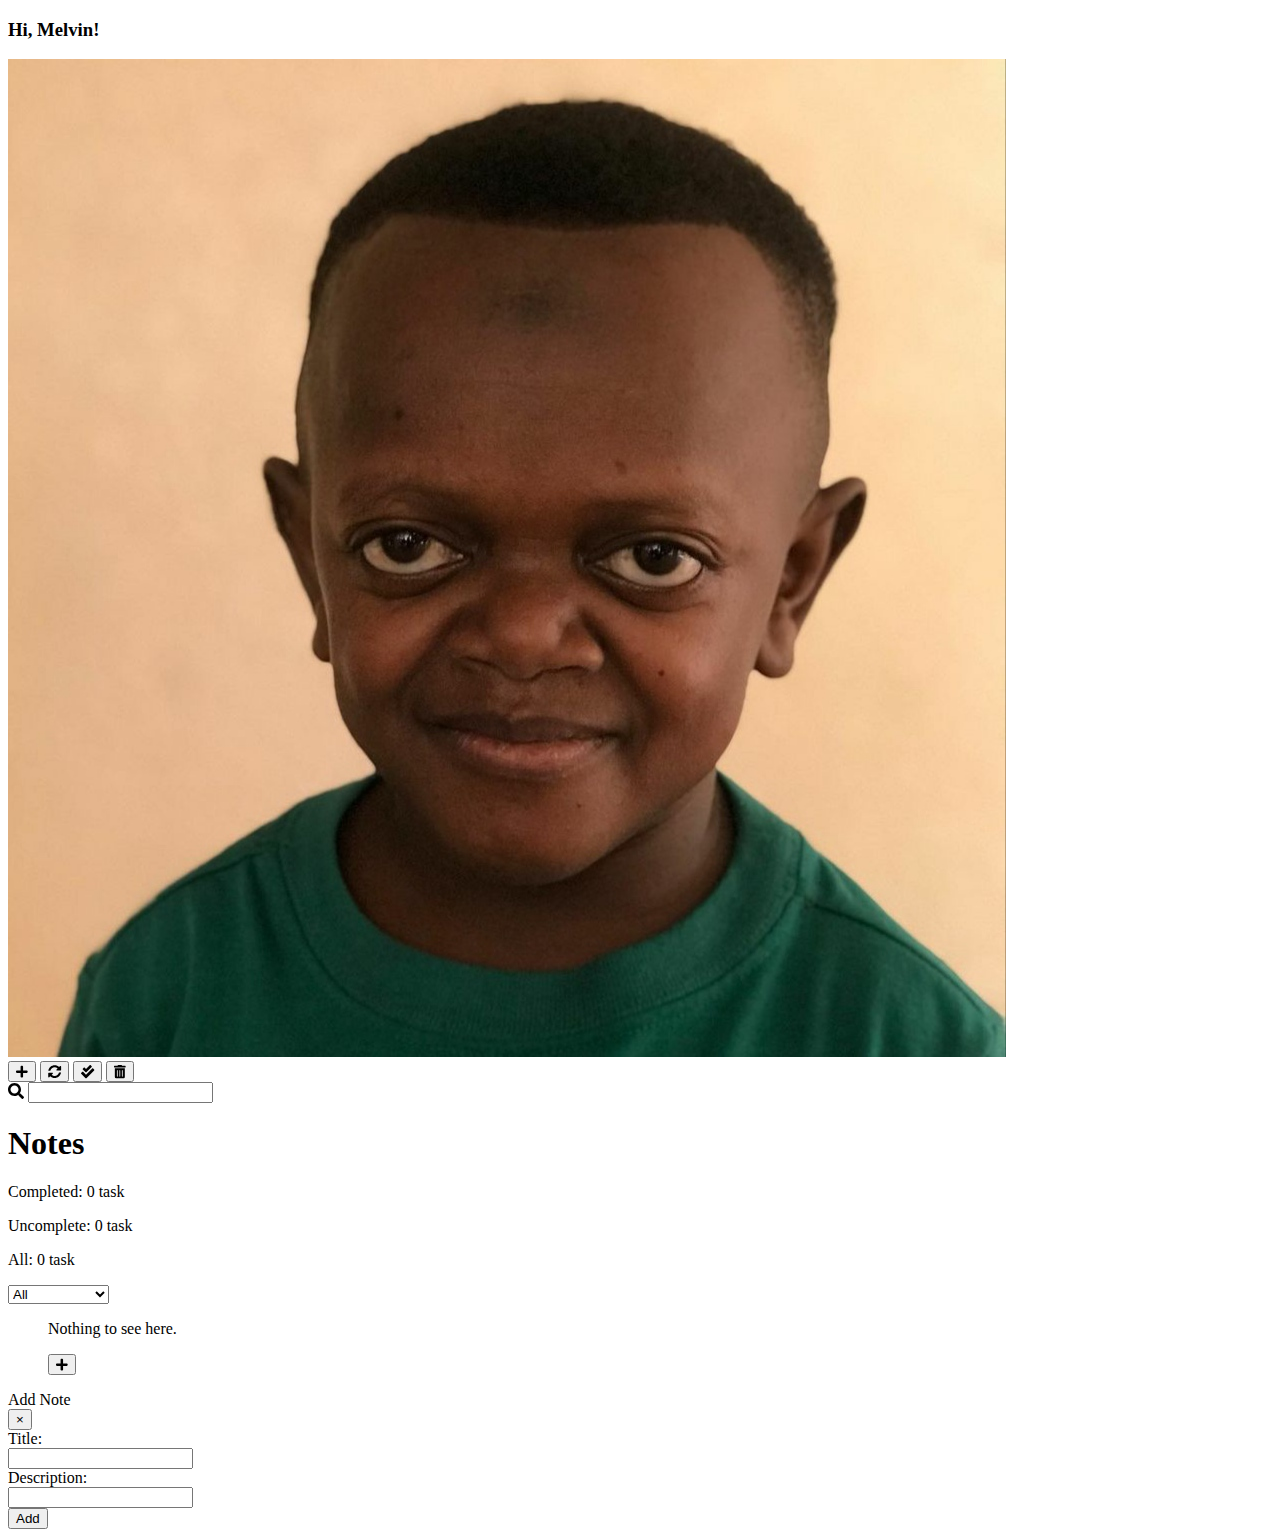
==== commit 0371f483: "Add files via upload" ====
--- a/project_1-todolist/index.html
+++ b/project_1-todolist/index.html
@@ -8,10 +8,15 @@
 
     <link rel="stylesheet" href="styles.css" />
   </head>
-  <body>
+  <body onload="displayTime();">
     <div class="container">
+    	<!-- TITLE BAR -->
+    	<div class="title-bar">
+    		
+    	</div>
       <!-- main div 1 -->
       <div class="addToDoList">
+      	<!-- removed in mobile -->
         <div class="profile">
           <div class="labelWrap">
             <h3 class="desc">Hi, Melvin!</h3>
@@ -23,12 +28,12 @@
         </div>
 
         <div class="popup-menus">
-          <button class="menus" id="addTask">
+          <button class="menus addOutside" id="addTask">
             <i class="fas fa-plus"></i>
           </button>
 
-          <button class="menus">
-            <i class="fas fa-sync-alt"></i>
+          <button class="menus" id="refresh-btn">
+            <i class="fas fa-sync-alt" ></i>
           </button>
           <button class="menus" id="selection">
             <i class="fas fa-check-double"></i>
@@ -49,7 +54,7 @@
             <i class="fas fa-search" id="search"></i>
             <input type="text" id="searchBox" />
           </div>
-          <h1>Tasks</h1>
+          <h1>Notes</h1>
           <div class="taskCount">
             <div class="taskCountContainer">
               <p>Completed: <span class="completedCount">0 task</span></p>
@@ -81,7 +86,14 @@
 							<p class="tsk-desc">I am a description of a tasks</p>
 						</div>
 					</li> -->
-					<p class="note">There are no active task.</p>
+					<div class="nonotesContainer">
+						<p class="note">Nothing to see here.</p>
+						<div class="add">
+							<button class="menus " id="addTask2">
+					            <i class="fas fa-plus"></i>
+					        </button>
+						</div>
+					</div>
             </ul>
           </div>
         </div>
@@ -92,7 +104,7 @@
     <div class="popup-container">
       <div class="addTaskPopup">
         <div class="popupHeader">
-          <div class="popup-title">Add Task</div>
+          <div class="popup-title">Add Note</div>
           <button class="close-btn">&times;</button>
         </div>
         <div class="popupContent">
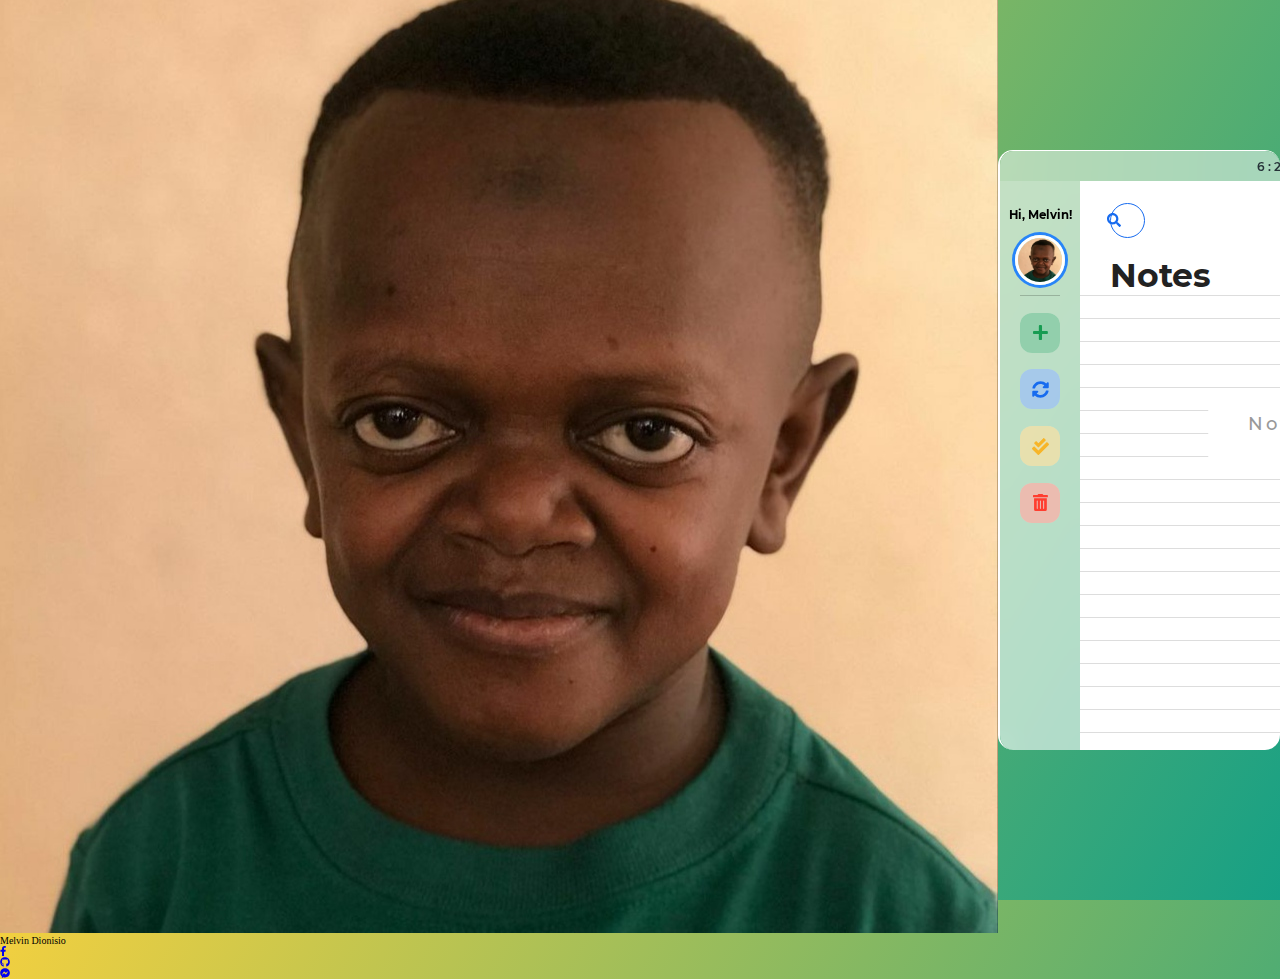
==== commit 7010bc28: "Update index.html" ====
--- a/project_1-todolist/index.html
+++ b/project_1-todolist/index.html
@@ -9,6 +9,53 @@
     <link rel="stylesheet" href="styles.css" />
   </head>
   <body onload="displayTime();">
+
+    <!-- New added -->
+    <!-- tobe modified -->
+    <header class="myInfo">
+       <div class="trigger">
+          <span class="burger"></span>
+          <span class="burger"></span>
+          <span class="burger"></span>
+       </div>
+       <div class="overlay2">
+        <div class="profile-container">
+          <p>Contact Developer</p>
+          <hr>
+           <div class="profile2">
+              <img src="img/profile-pic.jpg" id="profile-pic-mobile" alt="">
+           </div>
+           <p id="myName">Melvin Dionisio</p>
+
+           <div class="menu">
+              <ul class="contact-info">
+                <li class="contacts">
+                  <a href="https://www.facebook.com/melsio.brknstrngs" class="social"
+                    ><i class="fab fa-facebook-f" aria-hidden="true"></i
+                  ></a>
+                </li>
+                <li class="contacts">
+                  <a href="https://github.com/melvindionisio" class="social"
+                    ><i class="fab fa-github" aria-hidden="true"></i
+                  ></a>
+                </li>
+                <li class="contacts">
+                  <a href="https://m.me/melsio.brknstrngs" class="social"
+                    ><i class="fab fa-facebook-messenger" aria-hidden="true"></i
+                  ></a>
+                </li>
+              </ul>
+        </div>
+
+        </div>
+        
+
+       </div>
+    </header>
+
+    <!-- new -->
+
+
     <div class="container">
     	<!-- TITLE BAR -->
     	<div class="title-bar">
--- a/project_1-todolist/styles.css
+++ b/project_1-todolist/styles.css
@@ -0,0 +1,1299 @@
+html {
+  font-size: 62.5%;
+}
+
+::-webkit-scrollbar {
+  width: 7px;
+}
+::-webkit-scrollbar-thumb {
+  background-color: #ccc;
+  border-radius: 10px;
+  transition: 0.5s;
+}
+::-webkit-scrollbar-thumb:hover {
+  background-color: rgba(255, 122, 67, 0.6);
+}
+*,
+*::before,
+*::after {
+  margin: 0;
+  padding: 0;
+  box-sizing: border-box;
+  /* scroll-behavior: smooth; */
+}
+
+/* Thin */
+@font-face {
+  font-family: Montserrat-Thin;
+  src: url(font/Montserrat-Thin.ttf);
+  font-style: normal;
+  font-weight: 100;
+}
+/* ExtraLight */
+@font-face {
+  font-family: Montserrat-ExtraLight;
+  src: url(font/Montserrat-ExtraLight.ttf);
+  font-style: normal;
+  font-weight: 200;
+}
+/* Light */
+@font-face {
+  font-family: Montserrat-Light;
+  src: url(font/Montserrat-Light.ttf);
+  font-style: normal;
+  font-weight: 300;
+}
+/* Regular */
+@font-face {
+  font-family: Montserrat-Regular;
+  src: url(font/Montserrat-Regular.ttf);
+  font-style: normal;
+  font-weight: 400;
+}
+/* Medium */
+@font-face {
+  font-family: Montserrat-Medium;
+  src: url(font/Montserrat-Medium.ttf);
+  font-style: normal;
+  font-weight: 500;
+}
+/* Semi-Bold */
+@font-face {
+  font-family: Montserrat-SemiBold;
+  src: url(font/Montserrat-SemiBold.ttf);
+  font-style: normal;
+  font-weight: 600;
+}
+/* Bold */
+@font-face {
+  font-family: Montserrat-Bold;
+  src: url(font/Montserrat-Bold.ttf);
+  font-style: normal;
+  font-weight: 700;
+}
+/* Extra-Bold */
+@font-face {
+  font-family: Montserrat-ExtraBold;
+  src: url(font/Montserrat-ExtraBold.ttf);
+  font-style: normal;
+  font-weight: 800;
+}
+/* Black */
+@font-face {
+  font-family: Montserrat-Black;
+  src: url(font/Montserrat-Black.ttf);
+  font-style: normal;
+  font-weight: 900;
+}
+
+body {
+  height: 100vh;
+  width: 100vw;
+ /*  background: url('img/diamond.jpg');
+		background-position: center;
+		background-size: cover; */
+	
+  background-image: linear-gradient(120deg, #f6d365, #d88771);
+  background-image: linear-gradient(120deg, #f4d03f, #16a085);
+  /* background-image: linear-gradient(120deg, #799f0c, #ffe000); */
+ 
+  display: flex;
+  justify-content: center;
+  align-items: center;
+}
+/* 
+	body::before {
+		content: "";
+		position: absolute;
+		top: -200px;
+		left: -200px;
+		border-radius: 50%;
+		height: 600px;
+		width: 600px;
+		background-color: #ec407a;
+	} */
+.container {
+	height: 600px;
+    width: 960px;
+
+  border-radius: 1.5rem;
+  display: grid;
+  grid-template-columns: 0.25fr 2fr;
+  grid-template-rows: 30px 1fr;
+  grid-template-areas: 
+  	"titleBar titleBar"
+  	"addTodoList todoListItems"
+  ;
+  overflow: hidden;
+  border-left: 2px solid white;
+	border-top: 1px solid white;	
+}
+.title-bar {
+	grid-area: titleBar;
+	display: flex;
+	justify-content: center;
+	align-items: center;
+	background-color: rgba(255, 255, 255, 0.5);
+	backdrop-filter: blur(20px);
+	font-family: Montserrat-SemiBold;
+	color: #263238;
+	font-size: 1.2rem;		
+		
+}
+
+/* First Container */
+.addToDoList {
+  grid-area: addTodoList;
+  display: grid;
+  grid-template-rows: 0.5fr 2fr;
+  background-color: rgba(255, 255, 255, 0.6);
+  backdrop-filter: blur(10px);
+  /* border-right: 1px solid lightgray; */
+}
+.desc {
+  font-family: Montserrat-Bold;
+  place-self: center;
+}
+
+.profile {
+  display: grid;
+  grid-template-rows: 1fr 1fr;
+  place-items: end center;
+  margin-bottom: 10px;
+}
+.labelWrap {
+  height: 70%;
+  display: flex;
+  justify-content: center;
+  align-items: center;
+}
+.profile-pic {
+  height: 50px;
+  width: 50px;
+  border-radius: 50%;
+  overflow: hidden;
+
+  border: 3px solid white;
+  box-shadow: 0 0 0 3px #2885f8;
+}
+.profile-pic img {
+  object-position: center;
+  object-fit: cover;
+  height: 100%;
+  width: 100%;
+}
+
+.popup-menus {
+  display: grid;
+  grid-template-rows: 1fr 1fr 1fr 1fr 4fr;
+  place-items: end center;
+  border-top: 1px solid rgba(0, 0, 0, 0.2);
+  margin: 0 20px;
+}
+.menus {
+  height: 40px;
+  width: 40px;
+  border-radius: 30%;
+  border: none;
+  outline: none;
+  font-size: 1.7rem;
+  display: flex;
+  justify-content: center;
+  align-items: center;
+  transition: transform 0.1s ease;
+  backdrop-filter: blur(3px);
+}
+
+.fa-plus, .fa-sync-alt, .fa-check-double, .fa-trash-alt {
+	pointer-events: none;
+}
+.menus:hover {
+  transform: scale(1.2);
+}
+.menus:nth-child(1) {
+  color: #179c52;
+  background-color: rgba(23, 156, 82, 0.4);
+}
+.menus:nth-child(2) {
+  color: #176bef;
+  background-color: rgba(23, 107, 239, 0.3);
+}
+.menus:nth-child(3) {
+  color: #f7b529;
+  background-color: rgba(241, 181, 41, 0.3);
+}
+.trash {
+  color: #ff3e30;
+  background-color: rgba(255, 62, 48, 0.3);
+  /* visibility: hidden; */
+  animation: none;
+}
+/* .trash.dlt {	
+		visibility: visible;
+		animation: .3s pop;
+	} */
+@keyframes pop {
+  0% {
+    transform: scale(0);
+  }
+  50% {
+    transform: scale(1.2);
+  }
+  100% {
+    transform: scale(1);
+  }
+}
+
+/* Second Container */
+.todoListItems {
+  grid-area: todoListItems;
+  display: grid;
+  grid-template-rows: 0.5fr 2fr;
+  background-color: #fff;
+
+}
+
+.header {
+  padding-left: 30px;
+  display: grid;
+  grid-template-rows: 1fr 1fr;
+  grid-template-columns: 1fr 1fr;
+
+  place-items: end start;
+
+  grid-template-areas:
+    "searchBox taskCount"
+    "taskLine taskCategories";
+}
+
+h1 {
+  color: #222;
+
+  font-size: 3.3rem;
+  font-family: Montserrat-Bold;
+
+  grid-area: taskLine;
+}
+
+.input {
+  height: 35px;
+  width: 60%;
+  position: relative;
+  display: flex;
+  justify-items: flex-start;
+  align-items: flex-end;
+
+  grid-area: searchBox;
+}
+
+/* This is the task counter */
+.taskCount {
+  place-self: center;
+  grid-area: taskCount;
+  /* background-color: red; */
+  width: 100%;
+  height: 100%;
+  padding: 0 10px 0 250px;
+  font-family: Montserrat-Regular;
+  display: flex;
+
+  align-items: flex-end;
+  justify-content: space-evenly;
+}
+.taskCount .taskCountContainer {
+  display: flex;
+  flex-direction: column;
+}
+.taskCount .taskCountContainer span {
+  color: #ff6f47;
+  font-weight: bold;
+}
+
+/* this is the filter */
+.taskCategories {
+  grid-area: taskCategories;
+
+  height: 100%;
+  width: 100%;
+
+  padding: 0 10px 0 250px;
+  font-family: Montserrat-Regular;
+  display: flex;
+  align-items: flex-end;
+  justify-content: space-evenly;
+}
+
+.filterContainer .filter-todo {
+  -webkit-appearance: none;
+  -moz-appearance: none;
+  appearance: none;
+  outline: none;
+  border: none;
+}
+
+.filterContainer {
+  position: relative;
+  border-radius: 5px;
+  overflow: hidden;
+}
+.filterContainer .filter-todo {
+  color: #ff6f47;
+  width: 12rem;
+  height: 4rem;
+  cursor: pointer;
+  padding: 1rem;
+  background-color: rgba(255, 111, 71, 0.3);
+  font-family: Montserrat-Regular;
+  transition: 0.3s linear;
+}
+
+.filterContainer::after {
+  content: "\25BC";
+  position: absolute;
+  background: #ff6f47;
+  top: 0;
+  right: 0;
+  padding: 1rem;
+  pointer-events: none;
+  transition: all 0.3s ease;
+  height: 100%;
+}
+
+/* SEARCH BUTTON */
+#search {
+  position: absolute;
+  left: 7.3%;
+  top: 50%;
+  transform: translate(-50%, -50%);
+  font-size: 1.4rem;
+  color: #176bef;
+  pointer-events: none;
+  z-index: 10;
+}
+
+#searchBox {
+  border: 1px solid #176bef;
+  outline: none;
+  background-color: transparent;
+  border-radius: 50px;
+  font-size: 1.2rem;
+  height: 35px;
+  width: 35px;
+  font-family: Montserrat-Regular;
+  transition: width 0.2s ease-in-out;
+  cursor: pointer;
+}
+#searchBox.open {
+  width: 100%;
+  padding-left: 3.5rem;
+  cursor: text;
+  background-color: #ddd;
+  border: none;
+}
+
+.todoListContainer {
+  height: 450px;
+  width: 100%;
+
+  padding-top: 23px;
+  padding-left: 20px;
+  padding-right: 20px;
+  position: relative;
+  background: repeating-linear-gradient(
+  	180deg,
+  	#ddd,
+  	#ddd 1px,
+  	transparent 1px,
+  	transparent 23px
+  	);
+}
+.containerSupp {
+  height: 100%;
+  overflow: scroll;
+ 
+}
+
+
+.nonotesContainer {
+	position: absolute;
+	top: 40%;
+	left: 50%;
+	transform: translate(-50%, -50%);
+	display: flex;
+	flex-direction: column;
+	align-items: center;
+	justify-content: center;
+	font-family: Montserrat-Medium;
+	color: #999;
+	text-align: center;
+	/* height: 100px; */
+	display: none;
+	
+}
+.note {
+	font-size: 1.8rem; 
+	letter-spacing: 3px;	
+	pointer-events: none;	
+	user-select: none;
+	background-color: white;
+	padding: 10px;	
+}
+#addTask2 {
+  color: #999;
+  background-color: #ddd;
+  height: 60px;
+  width: 60px;
+ /*  box-shadow: 0 0 10px 1px gray; */
+ font-size: 1.8rem;
+ /* outline: 10px solid white; */
+ border: 2px dashed #909090;
+
+}
+.add {
+	margin-top: 10px;
+	height: 70px;
+	/* width: 90px; */
+	display: flex;
+	flex-direction: column;
+	justify-content: space-evenly;
+	align-content: space-evenly;
+	align-items: center;
+}
+.taskList {
+  list-style: none;
+  display: grid;
+  grid-template-columns: 1fr 1fr 1fr 1fr;
+  place-items: center;
+}
+
+.tasks {
+  height: 175px;
+  width: 170px;
+  background-color: #fff;
+  border-radius: 10px;
+  margin-bottom: 15px;
+  padding: 15px;
+
+  font-size: 1.2rem;
+  box-shadow: 2px 2px 10px 3px rgba(0, 0, 0, 0.2);
+  /* border: 1px solid mediumspringgreen; */
+  position: relative;
+  overflow: hidden;
+  outline: none;
+}
+
+.task-anim {
+  animation: 0.3s taskAnim linear;
+}
+@keyframes taskAnim {
+  0% {
+    transform: scale(0);
+    place-self: center;
+  }
+  50% {
+    transform: scale(1.3);
+    place-self: center;
+  }
+  100% {
+    transform: scale(1);
+    place-self: center;
+  }
+}
+/* 
+.tasks.dltAnim {
+		animation: .4s dltAnim linear;
+	} */
+@keyframes dltAnim {
+  0% {
+    opacity: 1;
+    transform: scale(1);
+    place-self: center;
+   
+  }
+  30% {
+    opacity: 0.7;
+    transform: scale(1.1);
+    place-self: center;
+    
+  }
+  100% {
+    opacity: 0;
+    transform: scale(0);
+    place-self: center;
+   
+  }
+}
+@keyframes refreshAnim {
+  0% {
+   
+    transform: scale(1);
+    place-self: center;
+   
+  }
+  30% {
+    
+    transform: scale(1.1);
+    place-self: center;
+    
+  }
+  100% {
+    
+    transform: scale(0);
+    place-self: center;
+   
+  }
+}
+.tasks::before {
+  content: "";
+  position: absolute;
+  height: 4px;
+  width: 100%;
+  top: 0;
+  left: 0;
+  /* background-color: #82c784; */
+  background-color: #1de9b6;
+}
+.fa-edit {
+  pointer-events: none;
+}
+.action-wrapper {
+  display: flex;
+  justify-content: space-between;
+  align-items: center;
+}
+.edit-task {
+  width: 20px;
+  font-size: 15px;
+  background-color: transparent;
+  border: none;
+  outline: none;
+  cursor: pointer;
+  color: gray;
+  /* visibility: hidden; */
+}
+.edit-task.active {
+}
+.checkbox {
+  /* visibility: hidden; */
+}
+/* .checkbox.on {
+		visibility: visible;
+	} */
+.tsk-title {
+  font-size: 1.6rem;
+  font-family: Montserrat-SemiBold;
+  margin-bottom: 10px;
+  outline: none;
+
+}
+.tsk-desc {
+  font-family: Montserrat-Regular;
+  padding-left: 10px;
+  border-left: 3px solid #ccc;
+  outline: none;
+  font-size: 1.2rem;
+}
+
+.popup-container {
+  position: fixed;
+  top: 0;
+  left: 0;
+  height: 100vh;
+  width: 100vw;
+  display: none;
+  z-index: 100;
+}
+.addTaskPopup {
+  position: fixed;
+  top: 50%;
+  left: 50%;
+  bottom: 0;
+  transform: translate(-50%, -50%);
+
+  height: 300px;
+  width: 500px;
+  background-color: white;
+  border-radius: 20px;
+  box-shadow: 0 3px 5px 0px rgba(0, 0, 0, 0.2);
+
+  /* background-color: #82c784;	 */
+  /* backdrop-filter: blur(10px); */
+  font-family: Montserrat-Regular;
+  overflow: hidden;
+}
+.addTaskPopup.animate {
+  animation: 0.1s windowAnimate ease-in-out;
+}
+@keyframes windowAnimate {
+  0% {
+    opacity: 0;
+    height: 0;
+    width: 0;
+  }
+  60% {
+    opacity: 0.6;
+    height: 330px;
+    width: 530px;
+  }
+  100% {
+    opacity: 1;
+    height: 300px;
+    width: 500px;
+  }
+}
+
+/* TO BE MODIFIED LATER */
+
+.addTaskPopup::before {
+  /* content: "Please add text on the task"; */
+  height: 50px;
+  width: 100%;
+  background-color: #fff;
+  border-radius: 20px;
+  position: absolute;
+  top: 0px;
+  left: 0;
+  z-index: -10;
+  color: red;
+  transition: 0.1s;
+  padding-top: 5px;
+  text-align: center;
+}
+.alert::before {
+  border: 1px solid red;
+  top: -20px;
+}
+.popupHeader {
+  display: flex;
+  justify-content: space-between;
+  align-items: center;
+  height: 20%;
+  padding-top: 5px;
+  /* background-color: #80cbc4; */
+  background-color: rgba(23, 156, 82, 0.4);
+  border-radius: 20px;
+  border-bottom-left-radius: 0px;
+  border-bottom-right-radius: 30px;
+}
+.popupHeader .popup-title {
+  font-size: 2rem;
+  color: #505050;
+  /* color: #ff6f47; */
+  font-family: Montserrat-Bold;
+  text-align: center;
+  width: 95%;
+  padding-left: 25px;
+}
+
+.popupHeader .close-btn {
+  position: absolute;
+  top: 10px;
+  right: 10px;
+  width: 25px;
+  height: 25px;
+  border-radius: 50%;
+  background-color: #ddd;
+  color: #212121;
+  font-size: 1.5rem;
+  font-weight: bold;
+  border: none;
+  outline: none;
+}
+
+.popupHeader .close-btn:hover {
+  background-color: #ef9e9a;
+  color: #ff3e30;
+  transform: scale(1.2);
+}
+.popupContent {
+  height: 80%;
+  display: grid;
+  grid-template-rows: 1fr 1fr 0.5fr;
+  padding: 20px;
+
+  padding-bottom: 20px;
+  opacity: 0;
+  background-color: transparent;
+  /* border-top-left-radius: 20px;
+		border-top-right-radius: 20px; */
+}
+.popupContent.anim {
+  opacity: 1;
+  animation: 0.1s opacityAnim ease-in-out;
+}
+@keyframes opacityAnim {
+  0% {
+    opacity: 0;
+  }
+  100% {
+    opacity: 1;
+  }
+}
+.taskInputBoxes {
+  display: grid;
+  grid-template-rows: 0.4fr 1fr;
+  align-items: center;
+  height: 100%;
+}
+
+.task-title {
+  font-size: 1.5rem;
+}
+.taskInputBoxes .title-input,
+.taskInputBoxes .desc-input {
+  border: none;
+  border-bottom: 1px solid lightgray;
+  outline: none;
+  font-family: Montserrat-Medium;
+  padding: 10px;
+  transition: border 0.2s ease-in-out;
+}
+.title-input.clicked,
+.desc-input.clicked {
+  border-bottom: 1px solid mediumspringgreen;
+}
+.taskInputBoxes .title-input {
+  font-size: 2rem;
+}
+.title-input::placeholder {
+  opacity: 0.7;
+  color: red;
+  font-size: 1.5rem;
+}
+.desc-input::placeholder {
+  color: red;
+  opacity: 0.7;
+}
+.taskInputBoxes .desc-input {
+  font-size: 1.5rem;
+}
+
+.popupContent .addTask-btn {
+  place-self: end center;
+  height: 30px;
+  width: 60%;
+  border-radius: 5px;
+  border: none;
+  outline: none;
+  color: #179c52;
+
+  background-color: #ddd;
+  font-family: Montserrat-Regular;
+  font-weight: bold;
+
+  transition: transform 0.1s ease;
+  transform: scale(1);
+}
+
+.popupContent .addTask-btn:hover {
+  color: #505050;
+  /* background-color: #82c784; */
+  background-color: rgba(23, 156, 82, 0.4);
+  transform: scale(1.05);
+}
+
+.overlay {
+  position: fixed;
+  height: 100%;
+  width: 100%;
+  background-color: rgba(0, 0, 0, 0.2);
+  backdrop-filter: blur(5px);
+  z-index: -1;
+}
+
+/* DESKTOP HAVING 1400px width above */
+@media only screen and (min-width: 1400px) {
+  .container {
+    height: 600px;
+    width: 960px;
+  }
+}
+/* DESKTOP VERSION */
+@media only screen and (max-width: 1400px) and (min-width: 768px) {
+  .container {
+    height: 600px;
+    width: 960px;
+  }
+}
+
+/* TABLET VERSION */
+@media only screen and (max-width: 768px) and (min-width: 400px) {
+  /* ISOLATED AREA HAHHHA*/
+}
+
+/* MOBILE VERSION */
+@media only screen and (max-width: 480px) {
+	body {
+		 background: none;
+		 position: relative;
+	}	
+  .container {
+    height: 100vh;
+    width: 100vw;
+    border-radius: 0rem;
+    
+    grid-template-columns: 1fr;
+	  grid-template-rows: 30px 1fr;
+	  grid-template-areas: 
+	  	" titleBar"
+	  	" todoListItems"
+	  ;
+  	overflow: hidden;
+  	border: none;
+ 	 border-left: 0px solid white;
+	border-top: 0px solid white;
+  }
+  .title-bar {
+	grid-area: titleBar;
+	display: flex;
+	justify-content: center;
+	align-items: center;
+	background-color: rgba(255, 255, 255, 0.5);
+	/* backdrop-filter: blur(20px); */
+	font-family: Montserrat-SemiBold;
+	color: #263238;
+	font-size: 1.2rem;	
+	background-color: white;	
+	z-index: 100;
+	}
+
+	/* First Container */
+	.addToDoList {
+		position: fixed;
+		bottom:  0;
+		left: 50%;
+		z-index: 100;
+		transform: translate(-50%, 0);
+	  grid-area: addTodoList;
+	  display: grid;
+	  grid-template-rows: 1fr;
+	  background-color: rgba(255, 255, 255, 0.1);
+	  backdrop-filter: blur(5px);
+	  height: 70px;
+	  width: 100%;
+	 /*  
+	 border-top-left-radius: 25px;
+	border-top-right-radius: 25px; */
+	  box-shadow: 0 0 2px 1px rgba(0, 0, 0, .2);
+	}
+	.popup-menus {
+		/* display: grid;
+		grid-template-columns: 1fr 1fr 1fr 1fr;
+		grid-template-rows: 1fr;
+		place-items: center; */
+    display: grid;
+    grid-template-columns: 1fr 1fr;
+      grid-template-rows: 1fr;
+    place-items: center;
+		justify-content: space-between;
+		align-items: center;
+
+		border: none;
+		margin: 0;
+    padding: 0 30px;
+	}
+  #addTask {
+    position: absolute;
+    top: -50%;
+    left: 50%;
+    height: 70px;
+    width: 70px;  
+    transform: translate(-50%,0);
+    border-radius: 50%;
+    border: 6px solid white;
+    box-shadow: 0 0 2px 1px rgba(0, 0, 0, .2);
+    background-color: #81c784;
+    color: #1b5e20;
+  }
+  .menus:nth-child(2) {
+    color: #176bef;
+    background-color: rgba(23, 107, 239, 0.3);
+
+    place-self: center start;
+  }
+  .menus:nth-child(3) {
+    color: #f7b529;
+    background-color: rgba(241, 181, 41, 0.3);
+    display: none;
+  }
+  .trash {
+    color: #ff3e30;
+    background-color: rgba(255, 62, 48, 0.3);
+    /* visibility: hidden; */
+    animation: none;
+
+    place-self: center end;
+  }
+	.profile {
+		display: none;
+	}
+
+	/* Second Container */
+	.todoListItems {
+	  grid-area: todoListItems;
+	  display: grid;
+	  grid-template-rows: 110px auto;
+	  width: 100%;
+	  background-color: #fff;
+
+	}
+	.header {
+	  display: grid;
+	  grid-template-rows: 1fr 1fr ;
+	  grid-template-columns: 1fr;
+	  place-items: center start;
+	  background-color: #f4d03f;
+	  background-color:white;
+	  box-shadow: 0 1px 3px 0px rgba(0,0,0,.3);
+	  border-bottom-left-radius: 40px;
+	  border-bottom-right-radius: 40px;
+	  z-index: 99;
+
+	}
+
+	.input {
+		place-self: center start;
+		
+	}
+	.taskCount{
+		display: none;
+	}
+	.taskCategories{
+		display: none;
+	}
+
+	.todoListContainer {
+		background: white;
+		 height: 650px;
+		 width: 100%;
+		  padding:  0 10px;
+		  padding-top: 25px;
+		  padding-bottom: 65px;
+
+		/* to be deleted */
+	  position: relative;
+	  
+	}
+	.containerSupp {
+		/* to be deleted */
+	  height: 100%;
+	  overflow: scroll;	
+	  overflow-x: hidden;
+	 
+	}
+
+	.nonotesContainer {
+		width: 80%;
+
+
+		/* to be deleted */
+		position: absolute;
+		top: 50%;
+		left: 50%;
+		transform: translate(-50%, -50%);
+		display: flex;
+		flex-direction: column;
+		align-items: center;
+		justify-content: center;
+		font-family: Montserrat-Medium;
+		color: #999;
+		text-align: center;
+		/* height: 100px; */
+		display: none;
+		
+	}
+	.note {
+		font-size: 1.6rem;
+
+		 /*to be deleted  */
+		letter-spacing: 3px;	
+		pointer-events: none;	
+		user-select: none;
+		background-color: white;
+		padding: 10px;	
+	}
+	#addTask2 {
+
+		/* to be delelteed */
+	  color: #999;
+	  background-color: #eee;
+	  height: 60px;
+	  width: 60px;
+	
+	 font-size: 1.8rem;
+	
+	 border: 2px dashed #aaa;
+
+	}
+	.add {
+		/* to be deleted */
+		margin-top: 10px;
+		height: 70px;
+		/* width: 90px; */
+		display: flex;
+		flex-direction: column;
+		justify-content: space-evenly;
+		align-content: space-evenly;
+		align-items: center;
+	}
+	.taskList {
+
+	  grid-template-columns: 1fr 1fr;
+	  place-items: center;
+
+	  /* tobe deleteed */
+	  list-style: none;
+	  display: grid;
+	  
+	}
+	.tasks {
+	  height: 175px;
+	  width: 170px;
+	  background-color: #fff;
+	  border-radius: 10px;
+	  margin-bottom: 15px;
+	  padding: 15px;
+
+	  font-size: 1.2rem;
+	  box-shadow: 0px 2px 5px 0px rgba(0, 0, 0, 0.2);
+	  position: relative;
+	  overflow: hidden;
+	  outline: none;
+	}
+	.tasks::before {
+	content: "";
+	position: absolute;
+	height: 4px;
+	width: 100%;
+	top: 0;
+	left: 0;
+	/* background-color: #82c784; */
+	background-color: #1de9b6;
+	}
+  .edit-task {
+    display: none;
+  }
+  .action-wrapper {
+      position: absolute;
+      bottom: 20px;
+      right: 20px;
+    display: flex;
+    justify-content: end;
+    align-items: center;
+  }
+
+
+
+  /* HERE TO CONTINUE */
+
+
+  .popup-container {
+    position: fixed;
+    top: 0;
+    left: 0;
+    height: 100vh;
+    width: 100vw;
+    display: none;
+    z-index: 100;
+  }
+  .addTaskPopup {
+    position: fixed;
+    top: 50%;
+    left: 50%;
+    bottom: 0;
+    transform: translate(-50%, -50%);
+
+    height: 350px;
+    width: 95%;
+    background-color: white;
+    border-radius: 20px;
+    box-shadow: 0 3px 5px 3px rgba(0, 0, 0, 0.2);
+
+    /* background-color: #82c784;  */
+    /* backdrop-filter: blur(10px); */
+    font-family: Montserrat-Regular;
+    overflow: hidden;
+  }
+  .addTaskPopup.animate {
+    animation: 0.1s windowAnimate ease-in-out;
+  }
+  @keyframes windowAnimate {
+    0% {
+      opacity: 0;
+      height: 0;
+      width: 0;
+    }
+    60% {
+      opacity: 0.6;
+      height: 330px;
+      width: 530px;
+    }
+    100% {
+      opacity: 1;
+      height: 300px;
+      width: 500px;
+    }
+  }
+
+  /* TO BE MODIFIED LATER */
+
+  .addTaskPopup::before {
+    /* content: "Please add text on the task"; */
+    height: 50px;
+    width: 100%;
+    background-color: #fff;
+    border-radius: 20px;
+    position: absolute;
+    top: 0px;
+    left: 0;
+    z-index: -10;
+    color: red;
+    transition: 0.1s;
+    padding-top: 5px;
+    text-align: center;
+  }
+  .alert::before {
+    border: 1px solid red;
+    top: -20px;
+  }
+  .popupHeader {
+    display: flex;
+    justify-content: space-between;
+    align-items: center;
+    height: 20%;
+    padding-top: 5px;
+    /* background-color: #80cbc4; */
+    /* background-color: rgba(23, 156, 82, 0.4); */
+    background-color: #fff;
+    border-radius: 20px;
+    border-bottom-left-radius: 0px;
+    border-bottom-right-radius: 30px;
+  }
+  .popupHeader .popup-title {
+    font-size: 2rem;
+    color: #505050;
+    /* color: #ff6f47; */
+    font-family: Montserrat-Bold;
+    text-align: center;
+    width: 95%;
+    padding-left: 25px;
+  }
+
+  .popupHeader .close-btn {
+    position: absolute;
+    top: 10px;
+    right: 10px;
+    width: 25px;
+    height: 25px;
+    border-radius: 50%;
+    background-color: #ddd;
+    color: #212121;
+    font-size: 1.5rem;
+    font-weight: bold;
+    border: none;
+    outline: none;
+  }
+
+  .popupHeader .close-btn:hover {
+    background-color: #ef9e9a;
+    color: #ff3e30;
+    transform: scale(1.2);
+  }
+  .popupContent {
+    height: 80%;
+    display: grid;
+    grid-template-rows: 1fr 1fr 0.5fr;
+    padding: 20px;
+
+    padding-bottom: 20px;
+    opacity: 0;
+    background-color: transparent;
+    /* border-top-left-radius: 20px;
+      border-top-right-radius: 20px; */
+  }
+  .popupContent.anim {
+    opacity: 1;
+    animation: 0.1s opacityAnim ease-in-out;
+  }
+  @keyframes opacityAnim {
+    0% {
+      opacity: 0;
+    }
+    100% {
+      opacity: 1;
+    }
+  }
+  .taskInputBoxes {
+    display: grid;
+    grid-template-rows: 0.4fr 1fr;
+    align-items: center;
+    height: 100%;
+  }
+
+  .task-title {
+    font-size: 1.5rem;
+  }
+  .taskInputBoxes .title-input,
+  .taskInputBoxes .desc-input {
+    border: none;
+    border-bottom: 1px solid lightgray;
+    outline: none;
+    font-family: Montserrat-Medium;
+    padding: 10px;
+    transition: border 0.2s ease-in-out;
+  }
+  .title-input.clicked,
+  .desc-input.clicked {
+    border-bottom: 1px solid mediumspringgreen;
+  }
+  .taskInputBoxes .title-input {
+    font-size: 2rem;
+  }
+  .title-input::placeholder {
+    opacity: 0.7;
+    color: red;
+    font-size: 1.5rem;
+  }
+  .desc-input::placeholder {
+    color: red;
+    opacity: 0.7;
+  }
+  .taskInputBoxes .desc-input {
+    font-size: 1.5rem;
+  }
+
+  .popupContent .addTask-btn {
+    place-self: center;
+    height: 30px;
+    width: 60%;
+    border-radius: 5px;
+    border: none;
+    outline: none;
+    color: #179c52;
+
+    background-color: #ddd;
+    font-family: Montserrat-Regular;
+    font-weight: bold;
+
+    transition: transform 0.1s ease;
+    transform: scale(1);
+  }
+
+  .popupContent .addTask-btn:hover {
+    color: #505050;
+    /* background-color: #82c784; */
+    background-color: rgba(23, 156, 82, 0.4);
+    transform: scale(1.05);
+  }
+
+  
+  .overlay {
+    position: fixed;
+    height: 100%;
+    width: 100%;
+    background-color: rgba(255, 255, 255, 0);
+    backdrop-filter: blur(5px);
+    z-index: -1;
+  }
+
+}
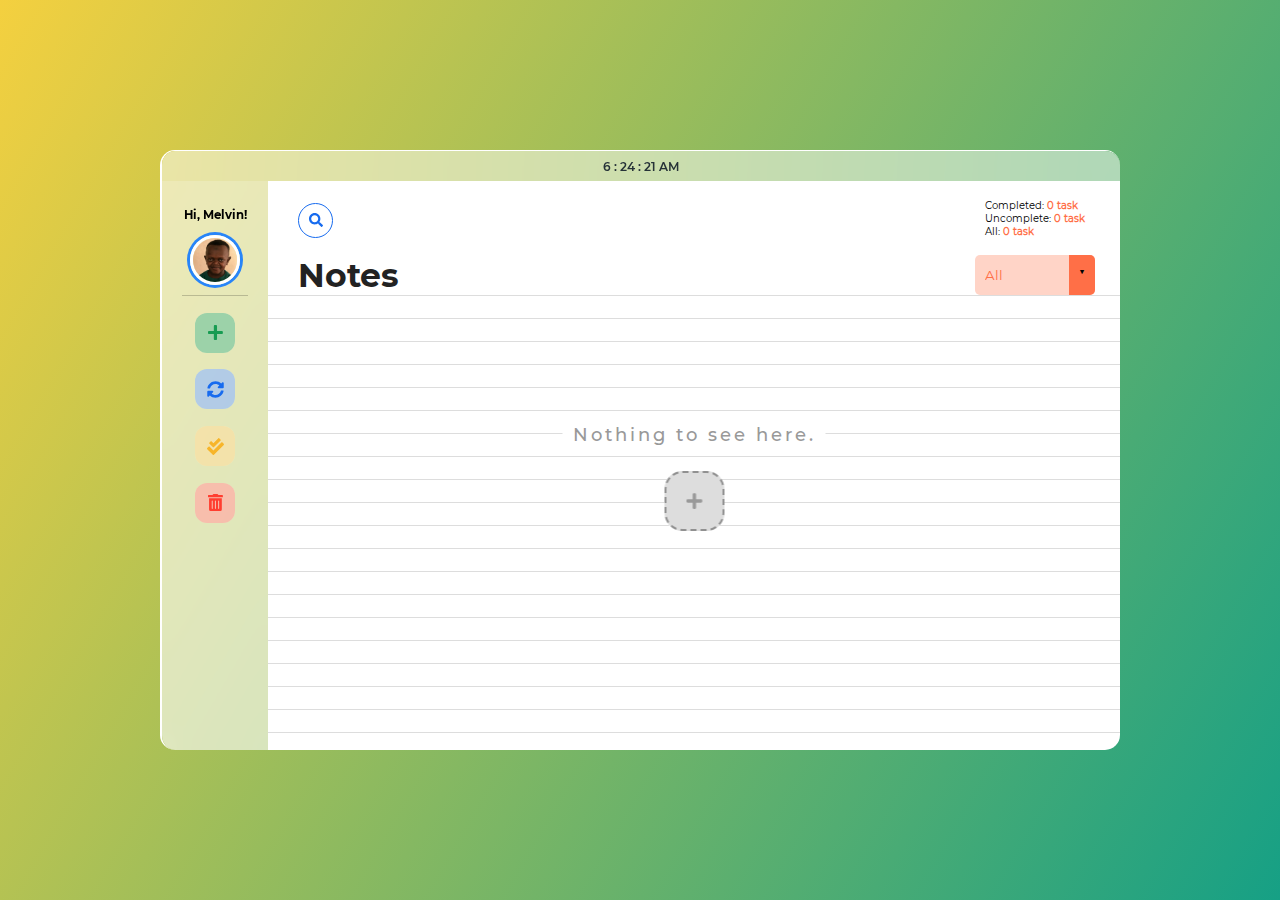
==== commit b38f6ded: "Update index.html" ====
--- a/project_1-todolist/index.html
+++ b/project_1-todolist/index.html
@@ -19,6 +19,12 @@
           <span class="burger"></span>
        </div>
        <div class="overlay2">
+          <div class="darkmode"></div>
+          <label >
+            <input type="checkbox" id="darkmode">
+            <span></span>
+            <i class="indicator"></i>
+          </label>
         <div class="profile-container">
           <p>Contact Developer</p>
           <hr>
@@ -57,6 +63,7 @@
 
 
     <div class="container">
+      <div class="darkmodebody"></div>
     	<!-- TITLE BAR -->
     	<div class="title-bar">
     		
@@ -99,9 +106,9 @@
         <div class="header">
           <div class="input">
             <i class="fas fa-search" id="search"></i>
-            <input type="text" id="searchBox" />
+            <input type="search" id="searchBox" />
           </div>
-          <h1>Notes</h1>
+          <h1 class="app-title">Notes</h1>
           <div class="taskCount">
             <div class="taskCountContainer">
               <p>Completed: <span class="completedCount">0 task</span></p>
--- a/project_1-todolist/styles.css
+++ b/project_1-todolist/styles.css
@@ -100,6 +100,7 @@
   display: flex;
   justify-content: center;
   align-items: center;
+  position: relative;
 }
 /* 
 	body::before {
@@ -112,6 +113,11 @@
 		width: 600px;
 		background-color: #ec407a;
 	} */
+
+.myInfo {
+  display: none;
+}
+ 
 .container {
 	height: 600px;
     width: 960px;
@@ -827,6 +833,163 @@
 		 background: none;
 		 position: relative;
 	}	
+
+   /* NEW */
+  .myInfo {
+  position: fixed;
+  top: 0;
+  right: 0;
+  width: 80px;
+  height: 70px;
+  /* background-color: #202020; */
+
+  /* overflow: hidden; */
+  transition: 0.4s;
+  border-bottom-left-radius: 50%;
+  z-index: 101;
+  display: inline;
+  }
+  .trigger {
+    position: absolute;
+    top: 45px;
+    right: 40px;
+    height: 20px;
+    width: 30px;
+    z-index: 101;
+    border: none;
+    display: flex;
+    flex-direction: column;
+    align-items: center;
+    justify-content: space-between;
+    transition: 0.3s;
+  }
+  .trigger .burger {
+    border-radius: 2px;
+    height: 4px;
+    width: 100%;
+    background-color: #32a6b6;
+    background-color: #176bef;
+    transition: 0.3s;
+  }
+  .burger:nth-child(2) {
+    width: 70%;
+    align-self: start;
+  }
+
+  .trigger.is-active .burger:nth-child(1) {
+    transform: translateY(8px) rotate(45deg);
+    background-color: red;
+  }
+  .trigger.is-active .burger:nth-child(2) {
+    opacity: 0;
+  }
+  .trigger.is-active .burger:nth-child(3) {
+    transform: translateY(-8px) rotate(-45deg);
+    background-color: red;
+  }
+
+
+  .overlay2 {
+    height: 100vh;
+    width: 70vw;
+    position: fixed;
+    top: 0;
+    right: -100%;
+    background-color: white;
+    z-index: 100;
+    display: flex;
+    justify-content: center;
+    align-items: start;
+    box-shadow: 0 0 0 0 rgba(0, 0, 0, 0);
+    transition: box-shadow .2s ease-in .2s, right .3s linear;
+    /* transition: ; */
+
+  }
+    .trigger.is-active + .overlay2 {
+      right: 0;
+      box-shadow: -30vw 0 0 0 rgba(0, 0, 0, .5);
+   }
+   .profile-container {
+    position: relative;
+    height: 500px;
+    width: 200px;
+    display: flex;
+    flex-direction: column;
+    justify-content: center;
+    align-items: center;
+   }
+   .profile-container p {
+    font-family: Montserrat-Regular;
+    font-size: 2rem;
+    margin-bottom: 10px;
+   }
+   .profile-container hr {
+    width: 60%;
+    margin-bottom: 50px;
+    background-color: #212121;
+   }
+
+  .profile2 {
+    height: 60px;
+    width: 60px;
+    margin-bottom: 10px;
+  }
+  #profile-pic-mobile {
+      height: 100%;
+      width: 100%;
+     object-fit: cover;
+    object-position: center;
+      border-radius: 50%;
+
+      border: 3px solid white;
+  box-shadow: 0 0 0 3px #2885f8;
+  }
+  #myName {
+    font-family: Montserrat-Bold;
+    font-size: 1.4rem;
+  }
+
+  .menu {
+ 
+  height: 60px;
+  width: 95%;
+  display: flex;
+  justify-content: center;
+  align-items: center;
+  
+  }
+  .menu .contact-info {
+    list-style: none;
+    height: 100%;
+    width: 100%;
+    display: flex;
+    justify-content: space-evenly;
+    align-items: center;
+  }
+  .menu .contact-info .contacts {
+    position: relative;
+    width: 50px;
+    height: 50px;
+    display: flex;
+   
+  }
+  .menu .contact-info .contacts .social {
+    position: relative;
+    width: 50px;
+    height: 50px;
+    display: flex;
+    justify-content: center;
+    align-items: center;
+    font-size: 1.8rem;
+    /* color: #32a6b6; */
+    color: #212121;
+    border-radius: 20px;
+    background-color: #ddd;
+    outline: none;
+    text-decoration: none;
+  }
+
+/* NEW */
   .container {
     height: 100vh;
     width: 100vw;
@@ -900,7 +1063,7 @@
     width: 70px;  
     transform: translate(-50%,0);
     border-radius: 50%;
-    border: 6px solid white;
+    border: 5px solid white;
     box-shadow: 0 0 2px 1px rgba(0, 0, 0, .2);
     background-color: #81c784;
     color: #1b5e20;
@@ -939,7 +1102,7 @@
 	}
 	.header {
 	  display: grid;
-	  grid-template-rows: 1fr 1fr ;
+	  grid-template-rows: .5fr 1fr ;
 	  grid-template-columns: 1fr;
 	  place-items: center start;
 	  background-color: #f4d03f;
@@ -988,7 +1151,7 @@
 
 		/* to be deleted */
 		position: absolute;
-		top: 50%;
+		top: 45%;
 		left: 50%;
 		transform: translate(-50%, -50%);
 		display: flex;
@@ -1094,7 +1257,7 @@
     height: 100vh;
     width: 100vw;
     display: none;
-    z-index: 100;
+    z-index: 9999;
   }
   .addTaskPopup {
     position: fixed;
@@ -1291,7 +1454,7 @@
     position: fixed;
     height: 100%;
     width: 100%;
-    background-color: rgba(255, 255, 255, 0);
+    background-color: rgba(0, 0, 0, .1);
     backdrop-filter: blur(5px);
     z-index: -1;
   }
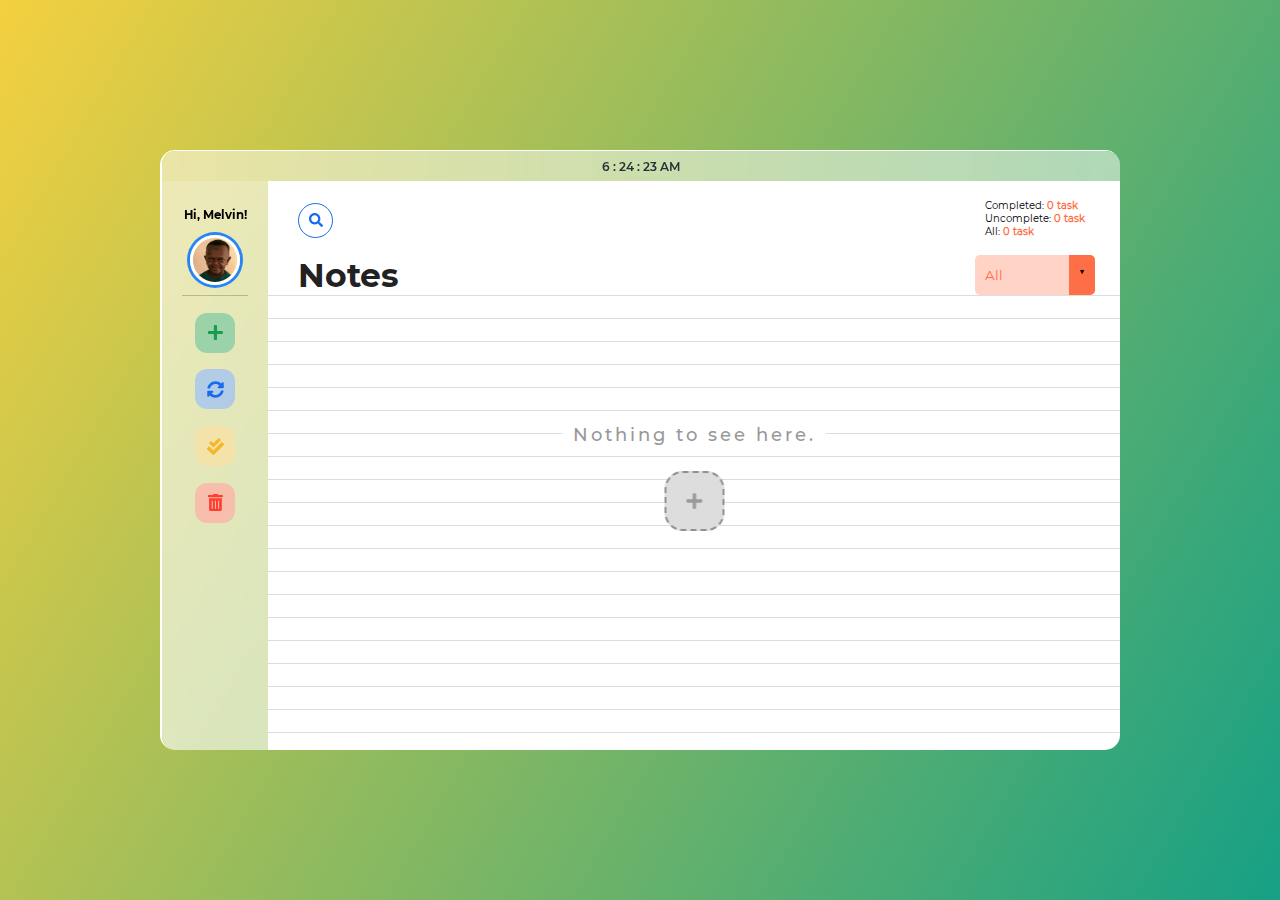
==== commit 019a0fbe: "Update index.html" ====
--- a/project_1-todolist/index.html
+++ b/project_1-todolist/index.html
@@ -4,7 +4,7 @@
     <meta charset="UTF-8" />
     <meta name="viewport" content="width=device-width, initial-scale=1.0" />
     <meta name="theme-color" content="#f6d365" />
-    <title>My To-do list</title>
+    <title>Webpad</title>
 
     <link rel="stylesheet" href="styles.css" />
   </head>
--- a/project_1-todolist/styles.css
+++ b/project_1-todolist/styles.css
@@ -134,6 +134,9 @@
   border-left: 2px solid white;
 	border-top: 1px solid white;	
 }
+.darkmodebody {
+  display: none;
+}
 .title-bar {
 	grid-area: titleBar;
 	display: flex;
@@ -832,6 +835,7 @@
 	body {
 		 background: none;
 		 position: relative;
+     background-color: white;
 	}	
 
    /* NEW */
@@ -868,7 +872,6 @@
     height: 4px;
     width: 100%;
     background-color: #32a6b6;
-    background-color: #176bef;
     transition: 0.3s;
   }
   .burger:nth-child(2) {
@@ -898,20 +901,94 @@
     background-color: white;
     z-index: 100;
     display: flex;
-    justify-content: center;
-    align-items: start;
+    justify-content: flex-start;
+    align-items: center;
+    flex-direction: column;
     box-shadow: 0 0 0 0 rgba(0, 0, 0, 0);
-    transition: box-shadow .2s ease-in .2s, right .3s linear;
+    transition: box-shadow .1s linear .3s, right .3s linear;
+    padding-top: 100px;
     /* transition: ; */
-
-  }
+  }
+
     .trigger.is-active + .overlay2 {
       right: 0;
-      box-shadow: -30vw 0 0 0 rgba(0, 0, 0, .5);
+      box-shadow: -30vw 0 0px 0 rgba(0, 0, 0, .2);
+    
    }
+    .darkmode {
+      position: absolute;
+      top: 0;
+      left: 0;
+      background-color: #222;
+      height: 100%;
+      width: 100%;
+      clip-path: circle(0% at 50% 16%);
+      transition: clip-path .3s ease-in-out;
+    }
+
+   label {
+    /* height: 50px;
+    width: 100px; */
+    position: relative;
+    margin: 5px 0;
+    cursor: pointer;
+
+   }
+   label input {
+    appearance: none;
+    display: none;
+   }
+   label span {
+    position: relative;
+    display: block;
+    width: 80px;
+    height: 40px;
+    background-color: #ccc;
+    border-radius: 40px;
+    box-shadow: inset 0 2px 15px rgba(255,255,255,.2),
+                inset 0 2px 2px rgba(255,255,255,0.2),
+                inset 0 -1px 1px rgba(255,255,255,0.2);
+    transition: .3s;
+     border:  1px solid #ccc; 
+   }
+   label input:checked ~ span {
+    position: relative;
+    display: block;
+    width: 80px;
+    height: 40px;
+    background-color: #222;
+    border-radius: 40px;
+    box-shadow: inset 0 2px 15px rgba(0,0,0,0.2),
+                inset 0 2px 2px rgba(0,0,0,0.2),
+                inset 0 -1px 1px rgba(0,0,0,0.2);
+       border:  1px solid #444; 
+   }
+  
+   label .indicator {
+     position: absolute;
+      top: 0;
+      left: 0;
+      width: 40px;
+      height: 40px;
+      border-radius: 50%;
+      transform: scale(0.9);
+      transition: 0.5s;
+     
+       background: linear-gradient(to bottom, #ccc, #aaa);
+       box-shadow: 0 2px 5px rgba(255,255,255, .5),
+                  inset 0 1px 1px rgba(0,0,0,.1);
+
+   }
+    label input:checked ~ .indicator {
+      background: linear-gradient(to bottom, #444, #222);
+      box-shadow: 0 2px 5px rgba(0, 0, 0, .5),
+                  inset 0 1px 1px rgba(255,255,255,.1);
+      left: 40px;
+   }
+
    .profile-container {
     position: relative;
-    height: 500px;
+    height: 300px;
     width: 200px;
     display: flex;
     flex-direction: column;
@@ -926,7 +1003,7 @@
    .profile-container hr {
     width: 60%;
     margin-bottom: 50px;
-    background-color: #212121;
+    background-color: #222;
    }
 
   .profile2 {
@@ -987,6 +1064,9 @@
     background-color: #ddd;
     outline: none;
     text-decoration: none;
+  }
+  .menu .contact-info .contacts .social.on{
+    background-color: #444;
   }
 
 /* NEW */
@@ -1006,18 +1086,30 @@
  	 border-left: 0px solid white;
 	border-top: 0px solid white;
   }
+  .darkmodebody {
+    display: inline;
+    position: absolute;
+    background-color: #222;
+    height: 100%;
+    width: 100%;
+    clip-path: circle(2% at 110% 15%);
+
+    transition: clip-path .3s ease-in-out;
+  }
+
   .title-bar {
 	grid-area: titleBar;
 	display: flex;
 	justify-content: center;
 	align-items: center;
-	background-color: rgba(255, 255, 255, 0.5);
+	background-color: rgba(255, 255, 255, 1);
 	/* backdrop-filter: blur(20px); */
 	font-family: Montserrat-SemiBold;
 	color: #263238;
 	font-size: 1.2rem;	
 	background-color: white;	
 	z-index: 100;
+ /* background-color: transparent;*/
 	}
 
 	/* First Container */
@@ -1112,6 +1204,8 @@
 	  border-bottom-right-radius: 40px;
 	  z-index: 99;
 
+    background-color: transparent;
+
 	}
 
 	.input {
@@ -1135,6 +1229,7 @@
 
 		/* to be deleted */
 	  position: relative;
+    background-color: transparent;
 	  
 	}
 	.containerSupp {
@@ -1142,6 +1237,7 @@
 	  height: 100%;
 	  overflow: scroll;	
 	  overflow-x: hidden;
+    background-color: transparent;
 	 
 	}
 
@@ -1174,6 +1270,7 @@
 		user-select: none;
 		background-color: white;
 		padding: 10px;	
+    background-color: transparent;
 	}
 	#addTask2 {
 
@@ -1186,6 +1283,7 @@
 	 font-size: 1.8rem;
 	
 	 border: 2px dashed #aaa;
+
 
 	}
 	.add {
